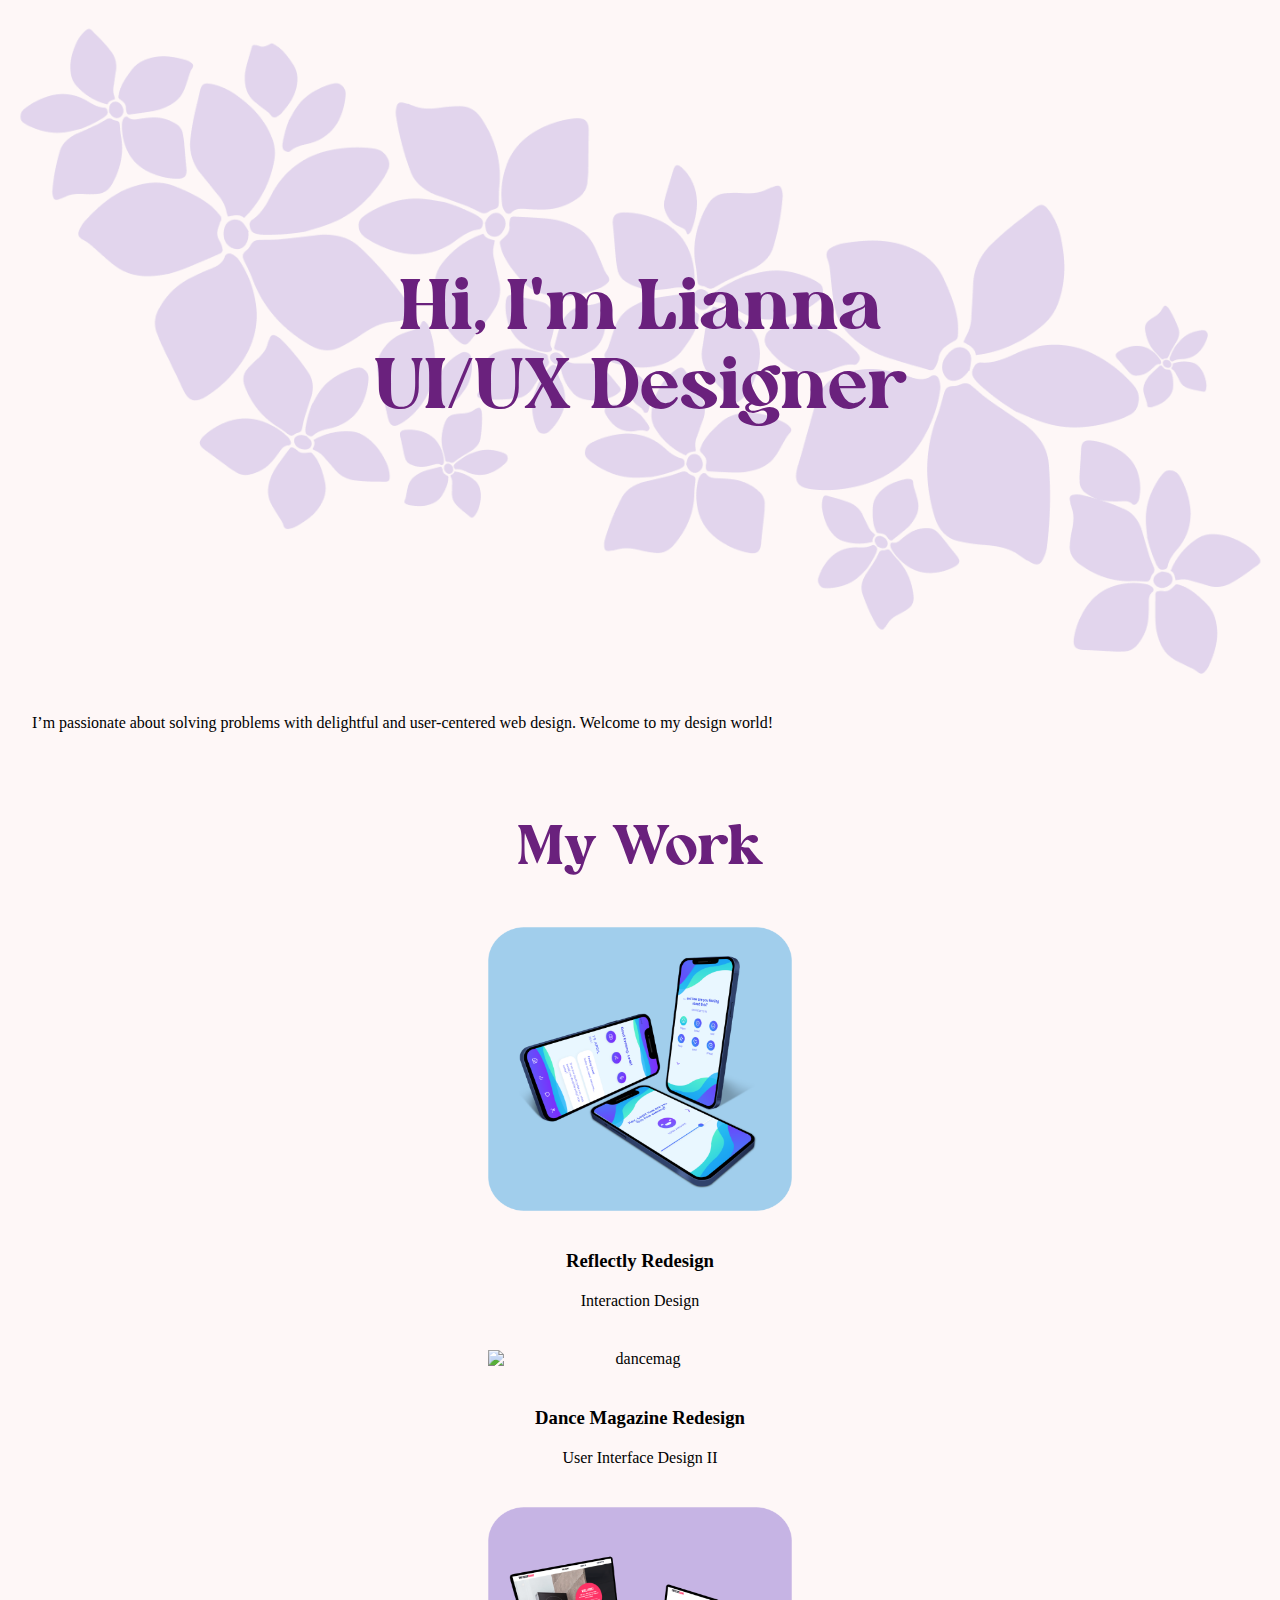
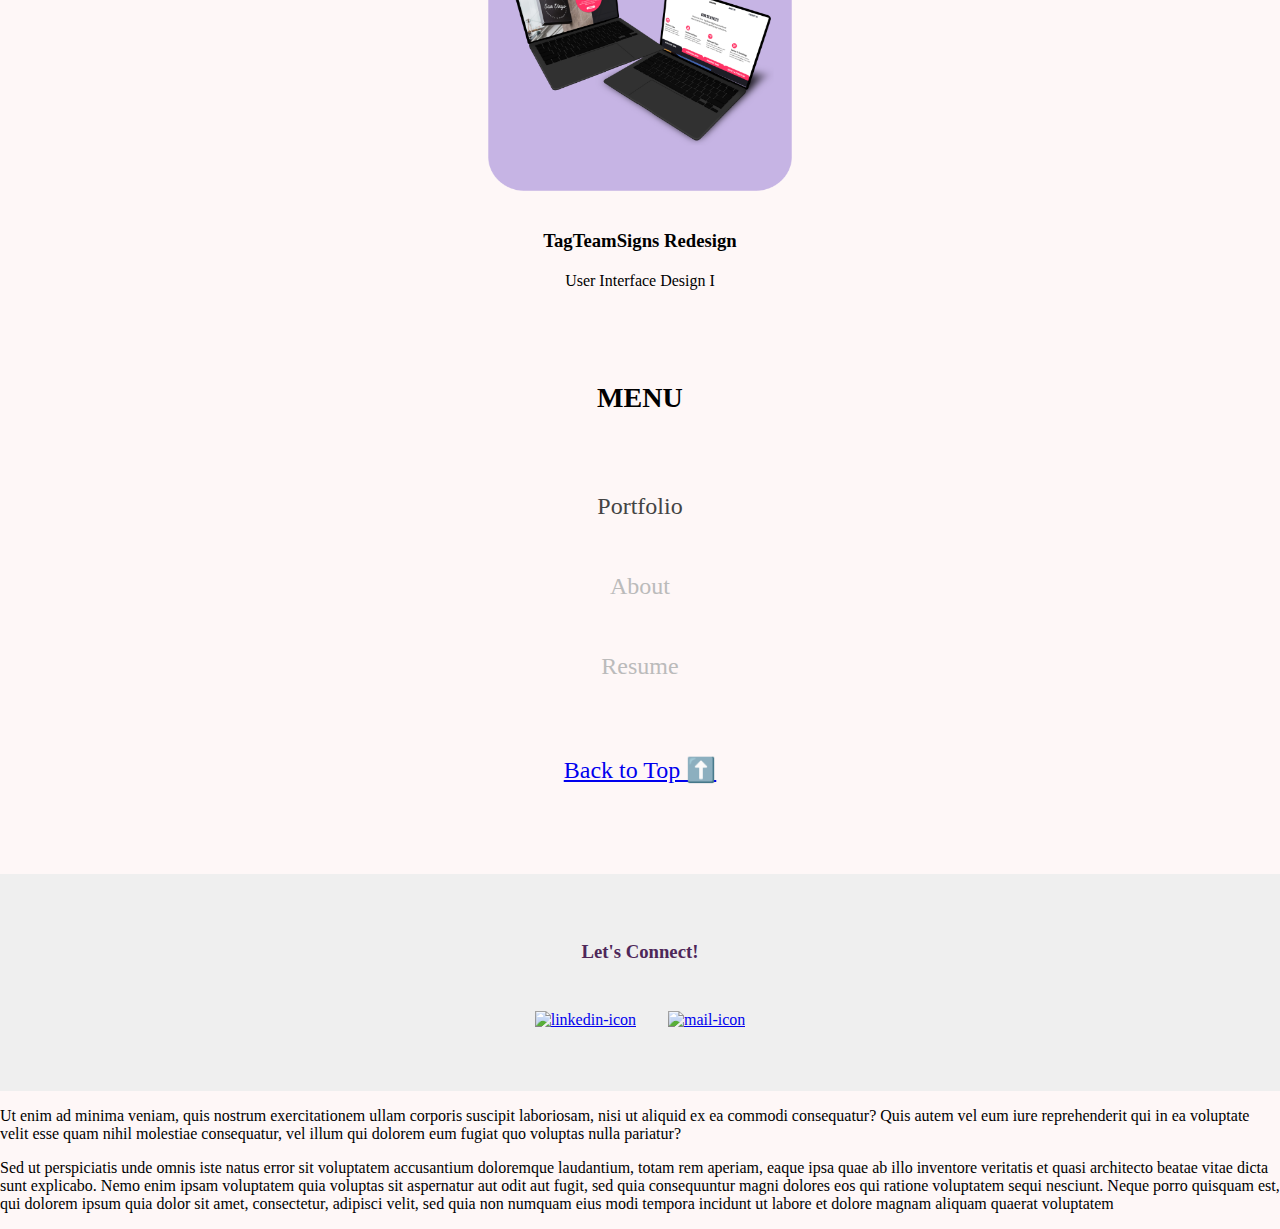
==== index.html @ d8410a16 "Fixed Hero Image" ====
<!DOCTYPE html>
<html lang="en">
<head>
    <meta charset="UTF-8">
    <meta http-equiv="X-UA-Compatible" content="IE=edge">
    <meta name="viewport" content="width=device-width, initial-scale=1.0">
    <title>Lianna Wang- Home</title>
    <link rel="stylesheet" href="style.css">
    <link rel="normalize" href="normalize.css">

</head>
<body>
    <div class="hero">
        <div class="hero-overlay">
          <h1>Hi, I'm Lianna <br> UI/UX Designer</h1>
        </div>
        <img src="pictures/bannerdesktop.png" alt="flowers" class="hero-image">
      </div>
      <div class="vl"></div>
      <div class="intro">
        <p>I’m passionate about solving problems with delightful and user-centered web design. Welcome to my design world! </p>
      </div>
      
      <!--Portfolio Starts-->
      <div class="work" id="portfolio">
        <h2>My Work</h2>
        <div class="reflectly">
          <a href="reflectly.html"><img src="pictures/reflectly.png" alt="reflectly"></a>
          <a href="reflectly.html"><h3>Reflectly Redesign</h3></a>
          <p>Interaction Design</p>
        </div>

        <div class="dancemag">
          <a href="dancemag.html"><img src="pictures/dancemag.png" alt="dancemag"></a> 
          <a href="dancemag.html"><h3>Dance Magazine Redesign</h3></a>
          <p>User Interface Design II</p>
        </div>

        <div class="tagteam">
          <a href="tagteam.html"><img src="pictures/tagteam.png" alt="tagteam"></a>
          <a href="tagteam.html"><h3>TagTeamSigns Redesign</h3></a>
          <p>User Interface Design I</p>
        </div>
      </div>
    </main>
    
    <!--Navigation- Switch to Hamburger next class-->
    <nav id="navigation">
      <h3>MENU</h3>
      <ul>
        <li><a href="#portfolio" class="active">Portfolio</a></li>
        <li><a href="about.html">About</a></li>
        <li><a href="resume.html">Resume</a></li>
      </ul>
      <p><a href="#top" >Back to Top ⬆️</a></p>
    </nav>
    
    <footer>
      <h3 class="contact">Let's Connect!</h3>
      <a href="https://www.linkedin.com/in/lianna-wang-20b5b3206"><img src="pictures/linkedin.png" alt="linkedin-icon"></a>
      <a href = "mailto: lmw364@drexel.edu"><img src="pictures/mail icon purp.png" alt="mail-icon"></a>
    </footer>
      <p>Ut enim ad minima veniam, quis nostrum exercitationem ullam corporis suscipit laboriosam, nisi ut aliquid ex ea commodi consequatur? Quis autem vel eum iure reprehenderit qui in ea voluptate velit esse quam nihil molestiae consequatur, vel illum qui dolorem eum fugiat quo voluptas nulla pariatur? </p>
      <p>Sed ut perspiciatis unde omnis iste natus error sit voluptatem accusantium doloremque laudantium, totam rem aperiam, eaque ipsa quae ab illo inventore veritatis et quasi architecto beatae vitae dicta sunt explicabo. Nemo enim ipsam voluptatem quia voluptas sit aspernatur aut odit aut fugit, sed quia consequuntur magni dolores eos qui ratione voluptatem sequi nesciunt. Neque porro quisquam est, qui dolorem ipsum quia dolor sit amet, consectetur, adipisci velit, sed quia non numquam eius modi tempora incidunt ut labore et dolore magnam aliquam quaerat voluptatem</p>
    <!--<div class="container">
        <img src="pictures/bannerdesktop.png" alt="flowers">
        <div class="centered"><h1>Hi, I'm Lianna<br>UI/UX Designer</h1></div>
    </div> -->
    
    
        
</body>
</html>
---- style.css ----
* {
  box-sizing: border-box;
}


/*.vl {
    border-left: 6px solid #6A217D;
  height: 500px;
  position: absolute;
  left: 50%;
  margin-left: -3px;
  top: 0;
}*/


body{
    background-color:#FEF7F7;
    margin:0;
    padding:0;
}
@font-face {
    font-family: 'Allenoire';
    src: url('fonts/Allenoire\ Font.otf');}

.hero {
    position: relative;
    
}

.hero-overlay {
 text-align: center;
 position: absolute;
 z-index: 0;
 width: 100%;

}
h1 {
    font-family: Allenoire, Georgia, 'Times New Roman', Times, serif;
   font-size: 5.6vw;
   transform: translateY(17.5vw);
   color: #6A217D;
   font-weight: 100;
 }
 h2{
    font-family: Allenoire, Georgia, 'Times New Roman', Times, serif;
    font-size: 4.4vw;
    color: #6A217D;
    font-weight: 75;
 }
.hero-image {
 display: block;
 z-index:-1;
 margin-left: auto;
 margin-right: auto;
 width: 100%;
}




/* POSITIONING */
header{
  position:relative;
}

.intro {
  padding: 0rem 2rem 1.5rem;
  width:100%;
}

li{
  display: list-item;
}

h3.contact{
  padding-bottom: 14px;
}


/* NAV BAR */

nav {
  flex: 1;
  text-align:center;
  width:100%;
  font-family: Sporting, Georgia, 'Times New Roman', Times, serif;
  font-size: 1.5rem;
  line-height: 5rem;
}

nav ul {
  list-style-type:none;
  margin-left: -40px;
}
  
nav ul li {
  display: inline-block;
  /*margin-right: 1.875rem;*/
  text-decoration: none;
  width:100%
}
  
nav ul li a {
  color: #bbb;
  font-weight: normal;
  text-decoration: none;
  width:100%;
}
  
nav ul li a:hover,
nav ul li a.active {
  color: #444;
}

.navbar {
  width:100%;
  display:flex;
  margin: 0rem auto;
  padding: 2rem 2rem 1rem;
}

#navigation {
  padding-bottom: 40px;
}

p.logo {
  margin: 0rem;
  font-size: 20px;
  padding:0rem;
  font-family: Sporting, Georgia, 'Times New Roman', Times, serif;
  color: black;
}
.navbar a{
  text-decoration: none;
}

.menu-icon{
  margin-top: 2px;
  height: 1.18rem;
  float:right;
}

/* WORK */
h1.work{
  padding-bottom: 1.25rem;
}

.work{
  text-align: center;
  width:100%;
}

.work p{
  padding-bottom: 2.5rem;
  width:100%;
  margin:0rem auto;
}

.work img{
  max-width: 19rem;
  max-height: 19rem;
  display: block;
  margin: 0rem auto;
  padding-bottom: 1.25rem;
  width:100%;
}

.work h3{
  padding-bottom: .1rem;
  width: 100%;
}


.work a {
  color:black;
  text-decoration: none;
}

.work a:visited { 
  text-decoration: none; 
  color: black; 
 }


/* INNER PAGES */
main.text{
  padding:0rem 2rem 2rem; 
}

.text ul li{
  font-family: Moderat, Georgia, serif;
  font-size: 1.125rem;
  line-height: 2rem;
  width:100%;
}

.text img{
  padding-bottom: 1.125rem;
}

/* FOOTER */
footer{
  text-align: center;
  width:100%;
  background-color: #EFEFEF;
  padding-top: 48px;
  padding-bottom: 48px;
  color: #4e2759;
}

footer img{
  height: 4.06rem;
  padding: .875rem;
  padding-top: .93rem;
}
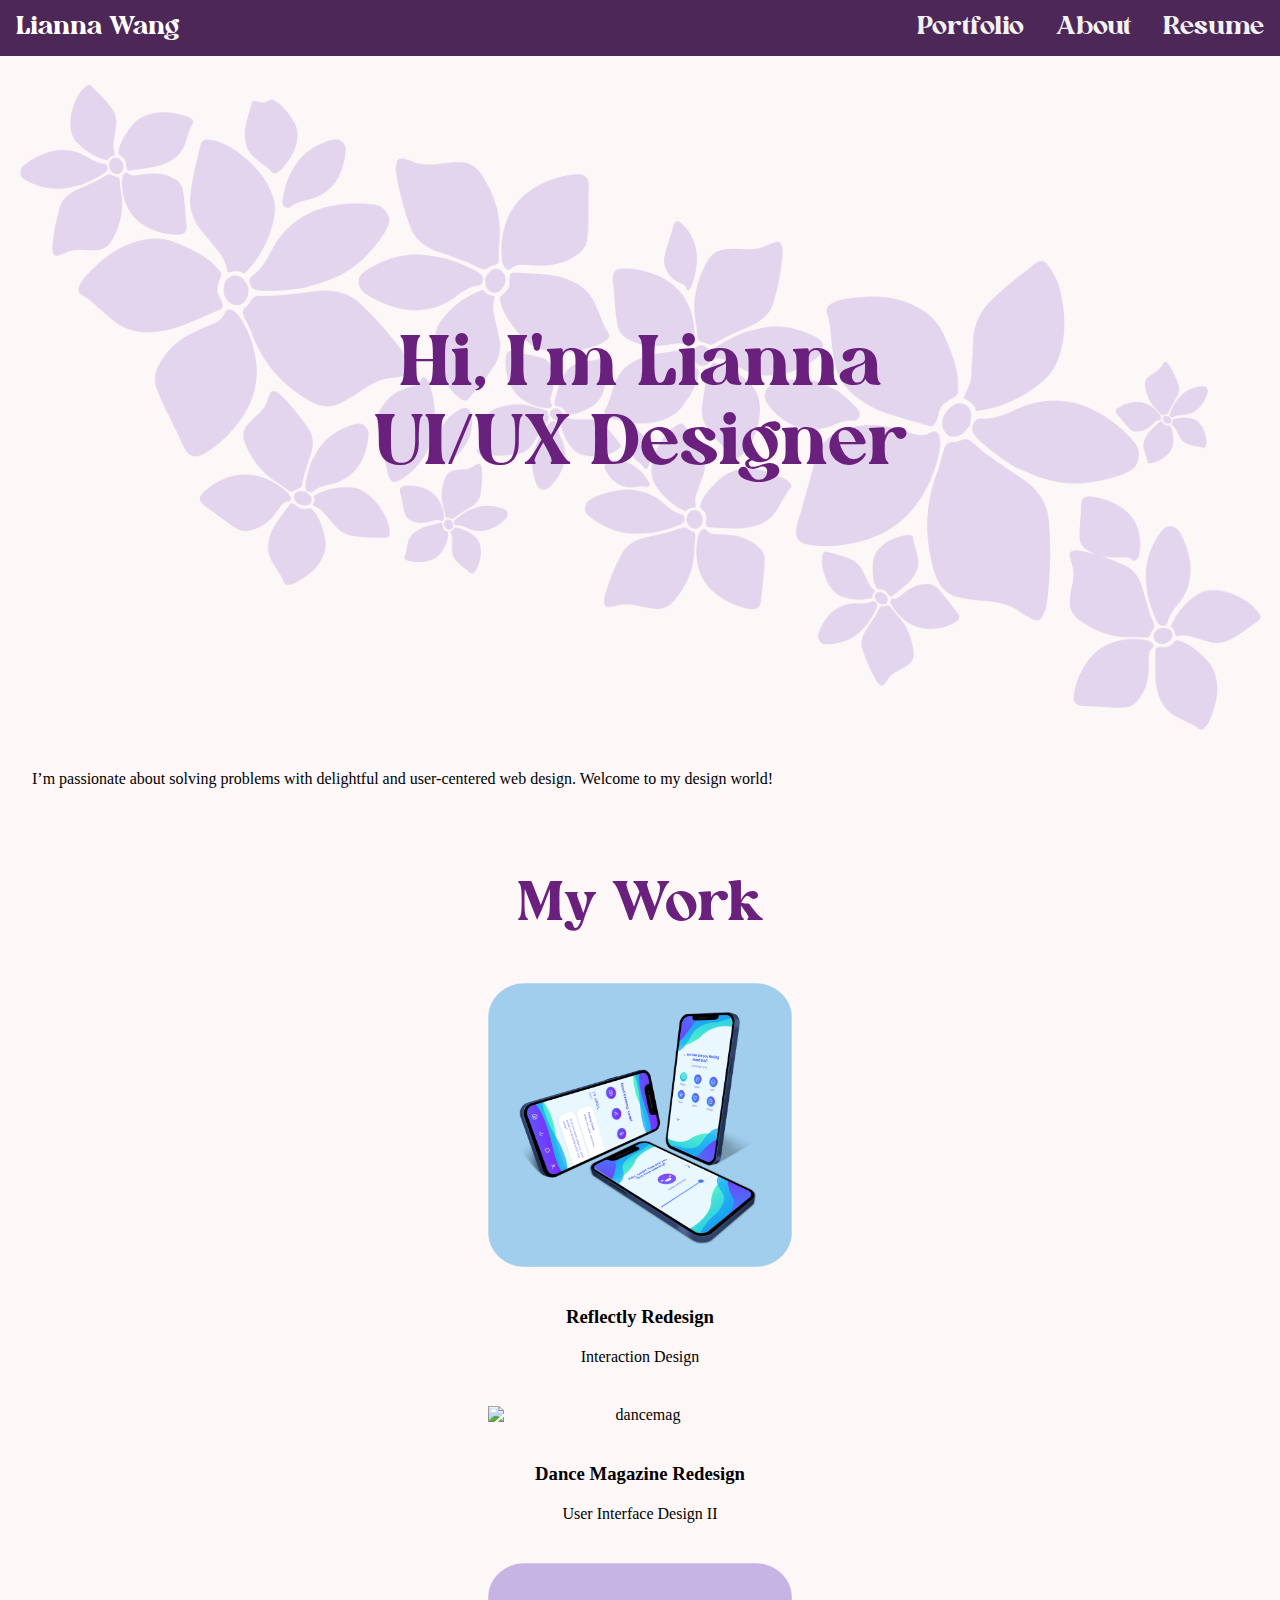
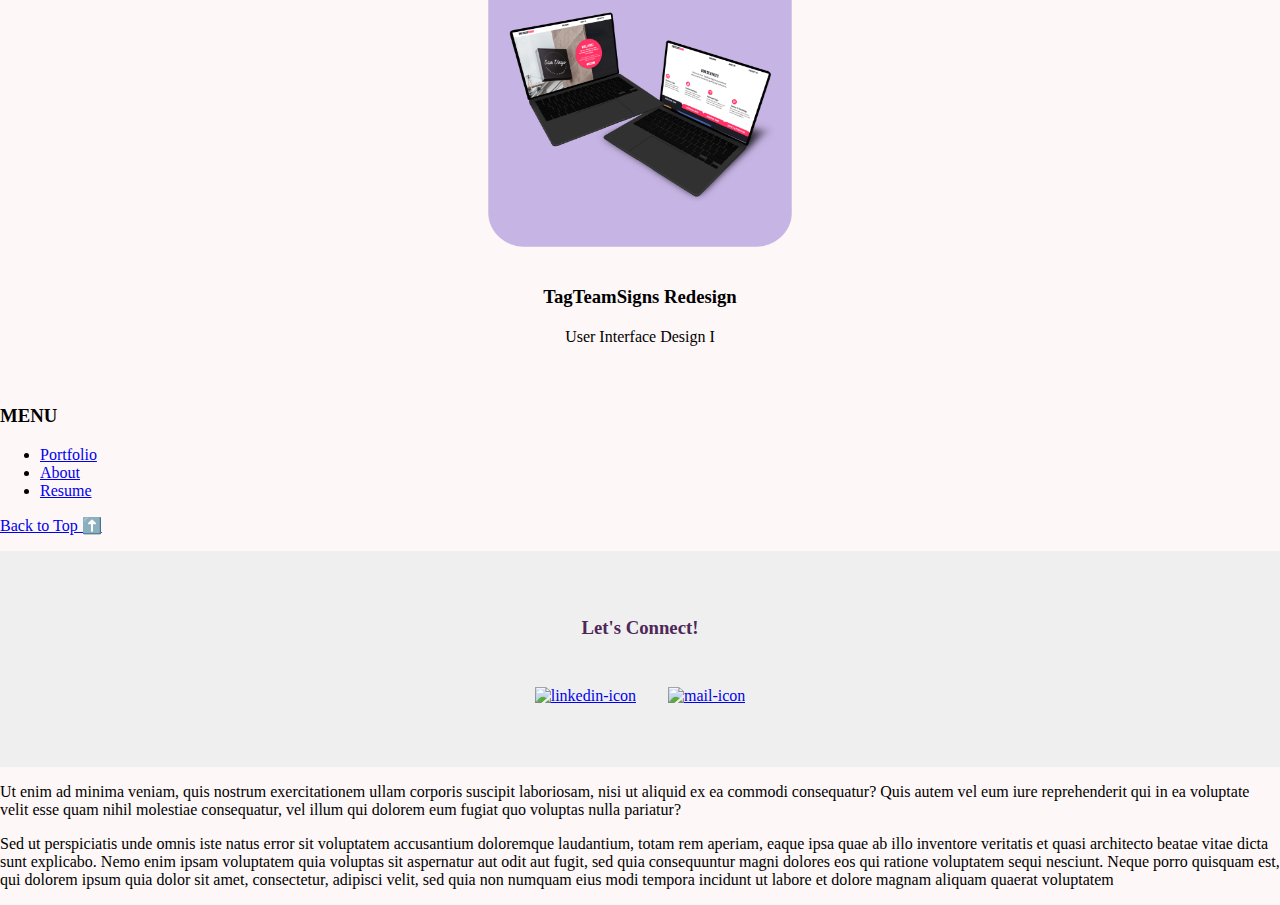
==== commit 3ed5c1ae: "added nav bar" ====
--- a/index.html
+++ b/index.html
@@ -7,8 +7,27 @@
     <title>Lianna Wang- Home</title>
     <link rel="stylesheet" href="style.css">
     <link rel="normalize" href="normalize.css">
+    <script src="https://ajax.googleapis.com/ajax/libs/jquery/3.5.1/jquery.min.js"></script>
+    <link rel="stylesheet" href="https://cdnjs.cloudflare.com/ajax/libs/font-awesome/4.7.0/css/font-awesome.min.css">
+</head>
 
-</head>
+<div class="topnav" id="myTopnav">
+    <a href="index.html" class="active">Lianna Wang</a>
+    <div class="nav-right">
+        <a href="index.html">Portfolio</a>
+        <a href="about.html">About</a>
+        <a href="resume.html">Resume</a> 
+    </div>
+    
+    <a href="javascript:void(0);" class="icon" onclick="myFunction()">
+      <i class="fa fa-bars"></i>
+    </a>
+  </div>
+
+  
+  <div style="padding-left:16px">
+  </div>
+  
 <body>
     <div class="hero">
         <div class="hero-overlay">
@@ -20,6 +39,8 @@
       <div class="intro">
         <p>I’m passionate about solving problems with delightful and user-centered web design. Welcome to my design world! </p>
       </div>
+
+    
       
       <!--Portfolio Starts-->
       <div class="work" id="portfolio">
@@ -54,6 +75,8 @@
       </ul>
       <p><a href="#top" >Back to Top ⬆️</a></p>
     </nav>
+
+    
     
     <footer>
       <h3 class="contact">Let's Connect!</h3>
@@ -68,6 +91,6 @@
     </div> -->
     
     
-        
+    <script src="script.js"></script>
 </body>
-</html>+</html>
--- a/style.css
+++ b/style.css
@@ -1,225 +1,236 @@
 * {
-  box-sizing: border-box;
-}
+    box-sizing: border-box;
+  }
+  
+  
+  /*.vl {
+      border-left: 6px solid #6A217D;
+    height: 500px;
+    position: absolute;
+    left: 50%;
+    margin-left: -3px;
+    top: 0;
+  }*/
+  
+  
+  body{
+      background-color:#FEF7F7;
+      margin:0;
+      padding:0;
+  }
+  @font-face {
+      font-family: 'Allenoire';
+      src: url('fonts/Allenoire\ Font.otf');}
+  
+  .hero {
+      position: relative;
+      
+  }
+  
+  .hero-overlay {
+   text-align: center;
+   position: absolute;
+   z-index: 0;
+   width: 100%;
+  
+  }
+  h1 {
+      font-family: Allenoire, Georgia, 'Times New Roman', Times, serif;
+     font-size: 5.6vw;
+     transform: translateY(17.5vw);
+     color: #6A217D;
+     font-weight: 100;
+   }
+   h2{
+      font-family: Allenoire, Georgia, 'Times New Roman', Times, serif;
+      font-size: 4.4vw;
+      color: #6A217D;
+      font-weight: 75;
+   }
+  .hero-image {
+   display: block;
+   z-index:-1;
+   margin-left: auto;
+   margin-right: auto;
+   width: 100%;
+  }
+  
+  
+  
+  
+  /* POSITIONING */
+  header{
+    position:relative;
+  }
+  
+  .intro {
+    padding: 0rem 2rem 1.5rem;
+    width:100%;
+  }
+  
+  li{
+    display: list-item;
+  }
+  
+  h3.contact{
+    padding-bottom: 14px;
+  }
+  
+  
+  
+  p.logo {
+    margin: 0rem;
+    font-size: 20px;
+    padding:0rem;
+    font-family: Sporting, Georgia, 'Times New Roman', Times, serif;
+    color: black;
+  }
+  .navbar a{
+    text-decoration: none;
+  }
+  
+  .menu-icon{
+    margin-top: 2px;
+    height: 1.18rem;
+    float:right;
+  }
+  
+  /* WORK */
+  h1.work{
+    padding-bottom: 1.25rem;
+  }
+  
+  .work{
+    text-align: center;
+    width:100%;
+  }
+  
+  .work p{
+    padding-bottom: 2.5rem;
+    width:100%;
+    margin:0rem auto;
+  }
+  
+  .work img{
+    max-width: 19rem;
+    max-height: 19rem;
+    display: block;
+    margin: 0rem auto;
+    padding-bottom: 1.25rem;
+    width:100%;
+  }
+  
+  .work h3{
+    padding-bottom: .1rem;
+    width: 100%;
+  }
+  
+  
+  .work a {
+    color:black;
+    text-decoration: none;
+  }
+  
+  .work a:visited { 
+    text-decoration: none; 
+    color: black; 
+   }
+  
+  
+  /* INNER PAGES */
+  main.text{
+    padding:0rem 2rem 2rem; 
+  }
+  
+  .text ul li{
+    font-family: Moderat, Georgia, serif;
+    font-size: 1.125rem;
+    line-height: 2rem;
+    width:100%;
+  }
+  
+  .text img{
+    padding-bottom: 1.125rem;
+  }
+  
+  /* FOOTER */
+  footer{
+    text-align: center;
+    width:100%;
+    background-color: #EFEFEF;
+    padding-top: 48px;
+    padding-bottom: 48px;
+    color: #4e2759;
+  }
+  
+  footer img{
+    height: 4.06rem;
+    padding: .875rem;
+    padding-top: .93rem;
+  }
+  
+  .topnav {
+    overflow: hidden;
+    background-color: #4e2759;
+    font-family: Allenoire, Georgia, 'Times New Roman', Times, serif;
+    font-weight: 50;
+  }
+  
+  .topnav a {
+    float: left;
+    display: block;
+    color: #f2f2f2;
+    text-align: center;
+    padding: 14px 16px;
+    text-decoration: none;
+    font-size: 2vw;
+  }
+  
+  .topnav a:hover {
+    background-color: #ddd;
+    color: black;
+  }
+  
+  .topnav a.active {
+    background-color: #4e2759;
+    color: white;
+  }
+  
+  .topnav .icon {
+    display: none;
+  }
+  
+  @media screen and (max-width: 600px) {
+    .topnav a:not(:first-child) {display: none;}
+    .topnav a.icon {
+      float: right;
+      display: block;
+    }
+    .topnav a {
+        font-size: 20px;
+    }
+  }
+  
+  @media screen and (max-width: 600px) {
+    .topnav.responsive {position: relative;}
+    .topnav.responsive .icon {
+      position: absolute;
+      right: 0;
+      top: 0;
+    }
+    .topnav.responsive a {
+      float: none;
+      display: block;
+      text-align: left;
+    }
+  }
 
-
-/*.vl {
-    border-left: 6px solid #6A217D;
-  height: 500px;
-  position: absolute;
-  left: 50%;
-  margin-left: -3px;
-  top: 0;
-}*/
-
-
-body{
-    background-color:#FEF7F7;
-    margin:0;
-    padding:0;
-}
-@font-face {
-    font-family: 'Allenoire';
-    src: url('fonts/Allenoire\ Font.otf');}
-
-.hero {
-    position: relative;
-    
-}
-
-.hero-overlay {
- text-align: center;
- position: absolute;
- z-index: 0;
- width: 100%;
-
-}
-h1 {
-    font-family: Allenoire, Georgia, 'Times New Roman', Times, serif;
-   font-size: 5.6vw;
-   transform: translateY(17.5vw);
-   color: #6A217D;
-   font-weight: 100;
- }
- h2{
-    font-family: Allenoire, Georgia, 'Times New Roman', Times, serif;
-    font-size: 4.4vw;
-    color: #6A217D;
-    font-weight: 75;
- }
-.hero-image {
- display: block;
- z-index:-1;
- margin-left: auto;
- margin-right: auto;
- width: 100%;
-}
-
-
-
-
-/* POSITIONING */
-header{
-  position:relative;
-}
-
-.intro {
-  padding: 0rem 2rem 1.5rem;
-  width:100%;
-}
-
-li{
-  display: list-item;
-}
-
-h3.contact{
-  padding-bottom: 14px;
-}
-
-
-/* NAV BAR */
-
-nav {
-  flex: 1;
-  text-align:center;
-  width:100%;
-  font-family: Sporting, Georgia, 'Times New Roman', Times, serif;
-  font-size: 1.5rem;
-  line-height: 5rem;
-}
-
-nav ul {
-  list-style-type:none;
-  margin-left: -40px;
-}
-  
-nav ul li {
-  display: inline-block;
-  /*margin-right: 1.875rem;*/
-  text-decoration: none;
-  width:100%
-}
-  
-nav ul li a {
-  color: #bbb;
-  font-weight: normal;
-  text-decoration: none;
-  width:100%;
-}
-  
-nav ul li a:hover,
-nav ul li a.active {
-  color: #444;
-}
-
-.navbar {
-  width:100%;
-  display:flex;
-  margin: 0rem auto;
-  padding: 2rem 2rem 1rem;
-}
-
-#navigation {
-  padding-bottom: 40px;
-}
-
-p.logo {
-  margin: 0rem;
-  font-size: 20px;
-  padding:0rem;
-  font-family: Sporting, Georgia, 'Times New Roman', Times, serif;
-  color: black;
-}
-.navbar a{
-  text-decoration: none;
-}
-
-.menu-icon{
-  margin-top: 2px;
-  height: 1.18rem;
-  float:right;
-}
-
-/* WORK */
-h1.work{
-  padding-bottom: 1.25rem;
-}
-
-.work{
-  text-align: center;
-  width:100%;
-}
-
-.work p{
-  padding-bottom: 2.5rem;
-  width:100%;
-  margin:0rem auto;
-}
-
-.work img{
-  max-width: 19rem;
-  max-height: 19rem;
-  display: block;
-  margin: 0rem auto;
-  padding-bottom: 1.25rem;
-  width:100%;
-}
-
-.work h3{
-  padding-bottom: .1rem;
-  width: 100%;
-}
-
-
-.work a {
-  color:black;
-  text-decoration: none;
-}
-
-.work a:visited { 
-  text-decoration: none; 
-  color: black; 
- }
-
-
-/* INNER PAGES */
-main.text{
-  padding:0rem 2rem 2rem; 
-}
-
-.text ul li{
-  font-family: Moderat, Georgia, serif;
-  font-size: 1.125rem;
-  line-height: 2rem;
-  width:100%;
-}
-
-.text img{
-  padding-bottom: 1.125rem;
-}
-
-/* FOOTER */
-footer{
-  text-align: center;
-  width:100%;
-  background-color: #EFEFEF;
-  padding-top: 48px;
-  padding-bottom: 48px;
-  color: #4e2759;
-}
-
-footer img{
-  height: 4.06rem;
-  padding: .875rem;
-  padding-top: .93rem;
-}
-
-
-
-
-
-
-
-
-
-
+  .sticky {
+    position: fixed;
+    top: 0;
+    width: 100%;
+  }
+ 
+  .nav-right {
+      float: right;
+  }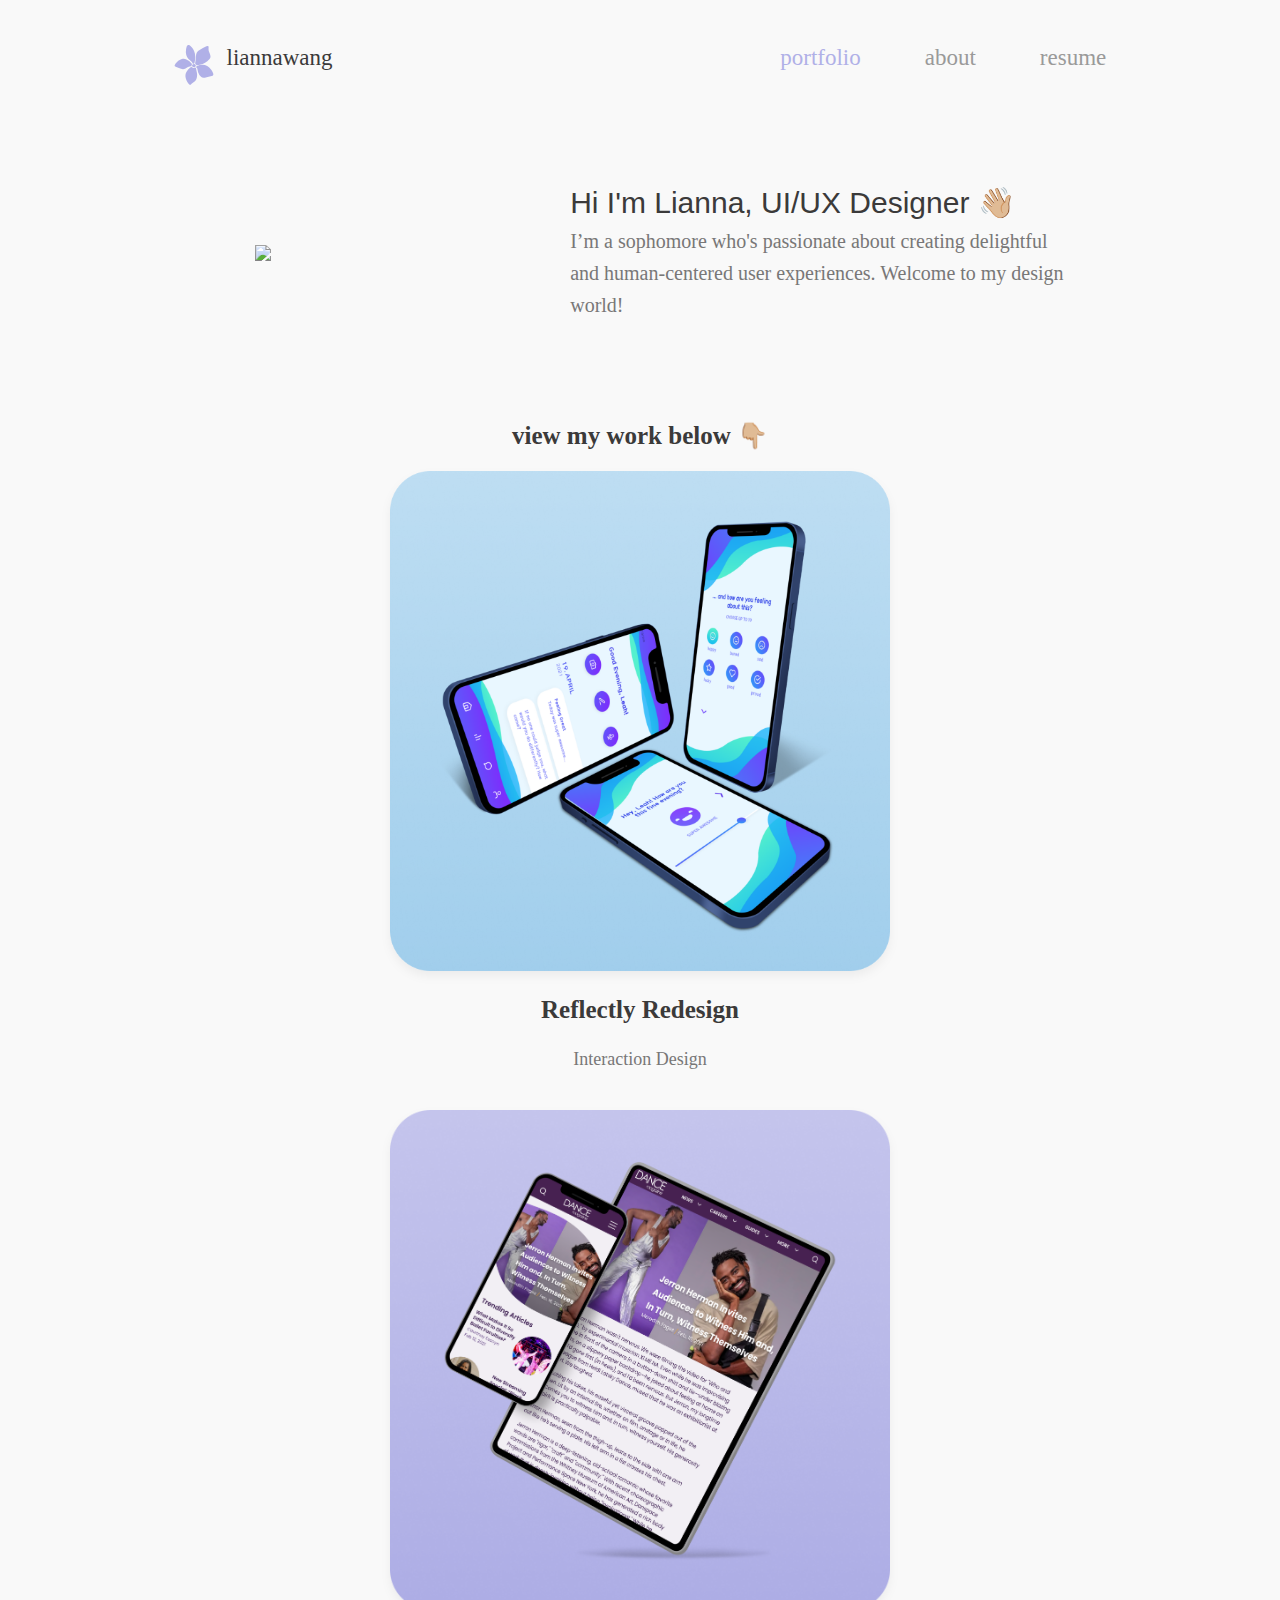
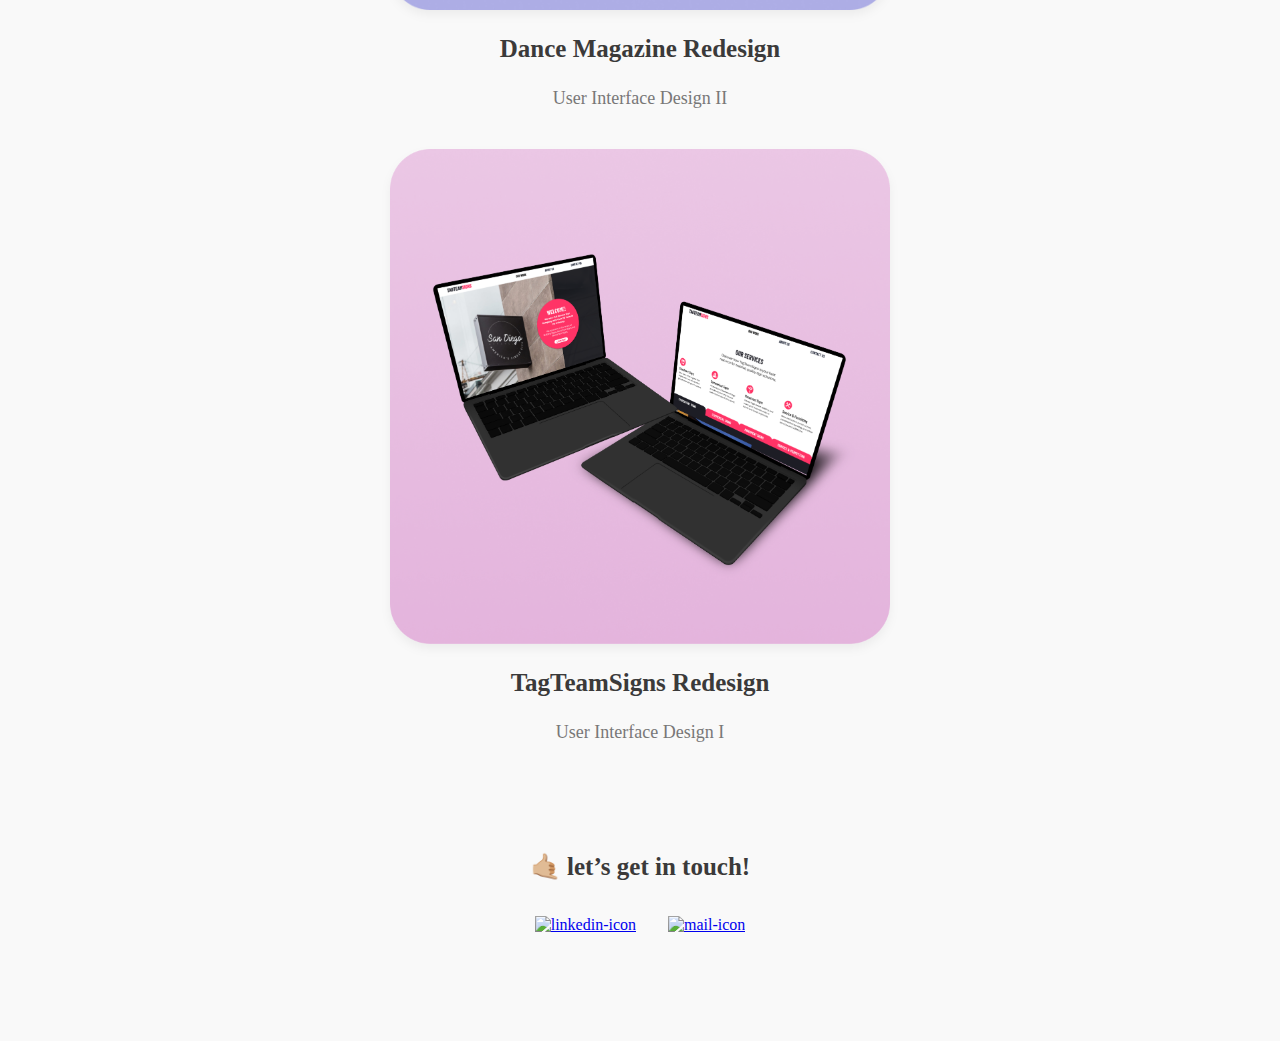
==== commit 283c3f6c: "added pictures and inner page format" ====
--- a/index.html
+++ b/index.html
@@ -4,47 +4,46 @@
     <meta charset="UTF-8">
     <meta http-equiv="X-UA-Compatible" content="IE=edge">
     <meta name="viewport" content="width=device-width, initial-scale=1.0">
-    <title>Lianna Wang- Home</title>
+    <title>Lianna Wang</title>
     <link rel="stylesheet" href="style.css">
     <link rel="normalize" href="normalize.css">
     <script src="https://ajax.googleapis.com/ajax/libs/jquery/3.5.1/jquery.min.js"></script>
-    <link rel="stylesheet" href="https://cdnjs.cloudflare.com/ajax/libs/font-awesome/4.7.0/css/font-awesome.min.css">
+    <link rel="icon" href="pictures/purpleflower.svg">
 </head>
 
-<div class="topnav" id="myTopnav">
-    <a href="index.html" class="active">Lianna Wang</a>
-    <div class="nav-right">
-        <a href="index.html">Portfolio</a>
-        <a href="about.html">About</a>
-        <a href="resume.html">Resume</a> 
-    </div>
-    
-    <a href="javascript:void(0);" class="icon" onclick="myFunction()">
-      <i class="fa fa-bars"></i>
-    </a>
-  </div>
 
   
-  <div style="padding-left:16px">
-  </div>
+<body>
+  <nav id="nav" class="nav">
+   <img src="pictures/menu.png" class="icon" onclick="menuClick()">
+     <a href="index.html" class="logo">
+       <svg xmlns="http://www.w3.org/2000/svg" class="purple" viewBox="0 0 100.29 103.47"><defs></defs><g id="Layer_2" data-name="Layer 2"><g id="Layer_1-2" data-name="Layer 1"><path class="cls-1" d="M88,6.5c-.1,1.12-.22,2.24-.31,3.36-.25,3.48.82,6.65,2.14,9.81a50.81,50.81,0,0,1,2.77,8c.83,3.57-.44,6.71-2.87,9.41-6.59,7.33-14.55,12.2-24.39,13.79-2.22.36-4.39,1-6.58,1.54-1.57.38-2.18.08-3-1.35a5.43,5.43,0,0,0-1.36-1.64,3,3,0,0,1-1.19-3.15c.34-2.12.84-4.23,1.06-6.36.42-3.9.7-7.82,1-11.73a21.09,21.09,0,0,1,2-8A14,14,0,0,1,61.5,15,113,113,0,0,1,82.19,3.18a10.15,10.15,0,0,1,3.38-.65c1.53-.08,2.19.61,2.3,2.12,0,.61,0,1.23,0,1.84Z"/><path class="cls-1" d="M71.27,51.35c9.77-.13,17.12,4.38,22.87,11.92A38.24,38.24,0,0,1,99.6,73c1.58,4.21.49,6.08-3.84,7.1C90.61,81.27,85.52,82.69,80.4,84c-1.36.34-2.75.52-4.12.79a8.76,8.76,0,0,1-7.27-2,23.46,23.46,0,0,1-8-11.89,75.91,75.91,0,0,1-1.8-7.76c-.41-2-1-3.81-3-4.88A1.6,1.6,0,0,1,55.94,56,6.24,6.24,0,0,1,58.23,54,33.37,33.37,0,0,1,71.27,51.35Z"/><path class="cls-1" d="M58.2,77.14c0,5.71-.78,10.54-4,14.62a21.8,21.8,0,0,1-3.53,3.39c-2.23,1.8-4.58,3.46-6.83,5.23a13.78,13.78,0,0,0-2,2.06c-.85,1-1.83,1.38-3,.63a10.86,10.86,0,0,1-2.79-2.52c-3.84-5.29-7.1-10.82-7.88-17.53C27.7,78.14,28.19,73.6,31,69.4c2.54-3.8,5.19-7.47,8.82-10.31a26.82,26.82,0,0,1,3.23-1.94,1.49,1.49,0,0,1,1.71.15,19.78,19.78,0,0,0,2.56,1.51,4.58,4.58,0,0,0,3.85.09,7.71,7.71,0,0,1,2.95-.37c.37,0,.93.65,1,1.08.93,4.27,1.84,8.54,2.63,12.83A41.26,41.26,0,0,1,58.2,77.14Z"/><path class="cls-1" d="M45.2,49.65c-1.71,1.37-1.4,3.23-1.46,5.09a14,14,0,0,1-1.81.17,11.6,11.6,0,0,0-5.74,1.66c-2.63,1.38-5.29,2.7-7.88,4.14a14.74,14.74,0,0,1-11.72,1A68.45,68.45,0,0,1,9.33,59C7.1,58.06,5,56.94,2.72,56c-3-1.26-3.3-2-2-5a21.42,21.42,0,0,1,5.49-7.2c4.28-3.91,9.06-6.9,14.86-8a13.54,13.54,0,0,1,8,.74A34.44,34.44,0,0,1,44.42,48.49C44.68,48.85,44.91,49.22,45.2,49.65Z"/><path class="cls-1" d="M53.47,31a75.37,75.37,0,0,1-1.71,13.75c-.1.4-.23.79-.36,1.17-.72,2.06-1.49,2.64-3.65,2.49a2,2,0,0,1-1.38-1c-1.36-3.35-3.92-5.58-6.66-7.75A27,27,0,0,1,29.22,20.1,41.32,41.32,0,0,1,31.09,4.84C31.72,2.7,32.8.91,35.19.25a3.91,3.91,0,0,1,3.44.3,19.68,19.68,0,0,1,3,2.41C47,8.29,51,14.42,52.39,21.94,53,24.91,53.12,28,53.47,31Z"/><path class="cls-1" d="M50,49.27c.24,0,.47,0,.71.08,2.51.41,4.25,2.22,4.06,4.22a4.53,4.53,0,0,1-5,3.73,6.84,6.84,0,0,1-2.62-.73,3.56,3.56,0,0,1-.34-6.27,16.26,16.26,0,0,1,3.07-1.23Z"/></g></g></svg>
+       liannawang
+      </a>
+   
+    <div class="nav-right">
+        <a href="index.html" class="purple active">portfolio</a>
+        <a href="about.html">about</a>
+        <a href="resume.html">resume</a> 
+  </nav>
   
-<body>
-    <div class="hero">
-        <div class="hero-overlay">
-          <h1>Hi, I'm Lianna <br> UI/UX Designer</h1>
-        </div>
-        <img src="pictures/bannerdesktop.png" alt="flowers" class="hero-image">
-      </div>
-      <div class="vl"></div>
-      <div class="intro">
-        <p>I’m passionate about solving problems with delightful and user-centered web design. Welcome to my design world! </p>
-      </div>
-
+       
+  <div class="intro">
+    <div class="img">
+        <img class="profilepic" src="pictures/mesat.png">
+    </div>
+    <div class="text">
+        <h1>Hi I'm Lianna,<br class="mobile-break"> UI/UX Designer 👋🏼</h1>
+        <p>I’m a sophomore who's passionate about creating delightful and human-centered user experiences. <br class="mobile-break">Welcome to my design world!
+        </p>
+    </div>
+</div>
+  
     
       
       <!--Portfolio Starts-->
       <div class="work" id="portfolio">
-        <h2>My Work</h2>
+        <h2>view my work below 👇🏼</h2>
         <div class="reflectly">
           <a href="reflectly.html"><img src="pictures/reflectly.png" alt="reflectly"></a>
           <a href="reflectly.html"><h3>Reflectly Redesign</h3></a>
@@ -52,7 +51,7 @@
         </div>
 
         <div class="dancemag">
-          <a href="dancemag.html"><img src="pictures/dancemag.png" alt="dancemag"></a> 
+          <a href="dancemag.html"><img src="pictures/dance mag.png" alt="dancemag"></a> 
           <a href="dancemag.html"><h3>Dance Magazine Redesign</h3></a>
           <p>User Interface Design II</p>
         </div>
@@ -65,30 +64,14 @@
       </div>
     </main>
     
-    <!--Navigation- Switch to Hamburger next class-->
-    <nav id="navigation">
-      <h3>MENU</h3>
-      <ul>
-        <li><a href="#portfolio" class="active">Portfolio</a></li>
-        <li><a href="about.html">About</a></li>
-        <li><a href="resume.html">Resume</a></li>
-      </ul>
-      <p><a href="#top" >Back to Top ⬆️</a></p>
-    </nav>
-
     
     
     <footer>
-      <h3 class="contact">Let's Connect!</h3>
+      <h2 class="contact">🤙🏼  let’s get in touch!</h2>
       <a href="https://www.linkedin.com/in/lianna-wang-20b5b3206"><img src="pictures/linkedin.png" alt="linkedin-icon"></a>
       <a href = "mailto: lmw364@drexel.edu"><img src="pictures/mail icon purp.png" alt="mail-icon"></a>
     </footer>
-      <p>Ut enim ad minima veniam, quis nostrum exercitationem ullam corporis suscipit laboriosam, nisi ut aliquid ex ea commodi consequatur? Quis autem vel eum iure reprehenderit qui in ea voluptate velit esse quam nihil molestiae consequatur, vel illum qui dolorem eum fugiat quo voluptas nulla pariatur? </p>
-      <p>Sed ut perspiciatis unde omnis iste natus error sit voluptatem accusantium doloremque laudantium, totam rem aperiam, eaque ipsa quae ab illo inventore veritatis et quasi architecto beatae vitae dicta sunt explicabo. Nemo enim ipsam voluptatem quia voluptas sit aspernatur aut odit aut fugit, sed quia consequuntur magni dolores eos qui ratione voluptatem sequi nesciunt. Neque porro quisquam est, qui dolorem ipsum quia dolor sit amet, consectetur, adipisci velit, sed quia non numquam eius modi tempora incidunt ut labore et dolore magnam aliquam quaerat voluptatem</p>
-    <!--<div class="container">
-        <img src="pictures/bannerdesktop.png" alt="flowers">
-        <div class="centered"><h1>Hi, I'm Lianna<br>UI/UX Designer</h1></div>
-    </div> -->
+     
     
     
     <script src="script.js"></script>
--- a/style.css
+++ b/style.css
@@ -3,234 +3,386 @@
   }
   
   
-  /*.vl {
-      border-left: 6px solid #6A217D;
-    height: 500px;
+  
+  body{
+    background-color: #f9f9f9;
+      /* background-color: #f8f8f8; */
+      margin:0px;
+      padding: 45px 11.7vw;
+      /* text-align: center; */
+      
+  }
+@font-face {
+  font-family: 'PoppinsBold';
+  src: url('fonts/Poppins-Bold.ttf');}
+
+@font-face {
+  font-family: 'PoppinsMedium';
+  src: url('fonts/Poppins-Medium.ttf');}
+
+@font-face {
+  font-family: 'Poppins';
+  src: url('fonts/Poppins-Regular.ttf');}
+@font-face {
+  font-family: 'PoppinsSemiBold';
+  src: url('fonts/Poppins-SemiBold.ttf');}
+
+  .mobile-break{
+    display: none;
+  }
+
+
+h1 {
+    font-family: PoppinsBold, Arial, Helvetica, sans-serif;
+    font-size: 30px;
+    color: #3B3A3A;
+    font-weight: 100;
+    margin: 0px;
+  }
+
+
+
+  
+  h2{
+    font-family: PoppinsSemiBold;
+    font-size: 25px;
+    color: #3B3A3A;
+  }
+
+
+.nav-right a {
+  font-family: PoppinsMedium;
+  color: #9A9A99;
+  padding-left:32px;
+}
+
+.nav-right a:not(:last-child) {padding: 0px 32px;}
+
+
+
+
+
+
+
+
+
+
+
+
+/* WORK */
+h1.work{
+  padding-bottom: 1.25rem;
+}
+
+.work{
+  text-align: center;
+  width:100%;
+}
+
+.work p{
+  padding-bottom: 2.5rem;
+  width:100%;
+  margin:0rem auto;
+}
+
+.work img{
+  max-width: 500px;
+  display: block;
+  margin: 0rem auto;
+  width:100%;
+  -webkit-filter: drop-shadow( 0px 5px 5px rgba(0, 0, 0, 0.05));
+  filter: drop-shadow( 0px 5px 5px  rgba(0, 0, 0, 0.05)) 
+}
+
+.work h3{
+  width: 100%;
+}
+
+
+.work a {
+  color:black;
+  text-decoration: none;
+}
+
+.work a:visited { 
+  text-decoration: none; 
+  color: black; 
+  }
+
+
+/* INNER PAGES */
+main.text{
+  /* padding:100px 240px 0rem 0rem;  */
+  margin: auto 2rem;
+  margin: 0 auto;
+  margin-top:100px;
+  max-width: 850px;
+  /* margin-left:200px; */
+}
+
+.text ul li{
+  font-family: Poppins, Georgia, serif;
+  font-size: 1.125rem;
+  line-height: 2rem;
+  width:100%;
+}
+
+.text img{
+  /* width: 100px; */
+  padding-bottom: 1.125rem;
+}
+
+/* FOOTER */
+footer{
+  text-align: center;
+  width:100%;
+  padding-top: 48px;
+  padding-bottom: 48px;
+  color: #4e2759;
+}
+
+footer img{
+  height: 4.06rem;
+  padding: .875rem;
+  padding-top: .93rem;
+}
+
+nav {
+  overflow: hidden;
+  padding: 0px 24px;
+}
+
+nav a {
+  float: left;
+  display: block;
+  color: #9A9A99;
+  text-align: center;
+  text-decoration: none;
+  font-size: 23px;
+  align-items: center;
+}
+
+
+
+nav a.active {font-family: PoppinsBold;}
+
+nav a.blue{color: #A1CEEC;}
+nav a.purple{color: #B0B0E7;}
+nav a.green{color: #CFD248;}
+nav a.pink{color: #E4B4DC;}
+
+nav a:hover {color: #7B61FF;}
+svg.blue{fill: #A1CEEC;}
+svg.purple{fill: #B0B0E7;}
+svg.green{fill: #CFD248;}
+svg.pink{fill: #E4B4DC;}
+
+svg{
+  width: 40px;
+  height: 40px;
+  float: left;
+  /* fill: #B0B0E7; */
+  margin-right:.8rem;
+}
+
+
+
+nav .icon {
+  display: none;
+}
+
+
+.nav-right {
+    float: right;
+}
+p{
+    font-family: 'Poppins';
+    color: #787777;
+}
+
+h3{
+    font-family: 'PoppinsSemiBold';
+    color: #3B3A3A;
+    font-size: 25px;
+}
+
+a.logo{
+  font-family: PoppinsBold;
+  color: #3B3A3A;
+}
+.intro {
+  display: flex;
+  flex-direction: row;
+  justify-content: center;
+  align-content: center;
+  margin:100px auto;
+}
+
+.intro p{
+  line-height: 32px;
+  margin-top:5px;
+  font-size: 20px;
+}
+
+.intro h1{
+  white-space: nowrap;
+}
+
+.profilepic {
+  display: flex;
+  width: 200px;
+  align-items: center;
+  margin:auto;
+}
+
+.intro .text {
+  margin: auto 2rem;
+  max-width: 506px;
+}
+
+p{
+  font-size: 18px;
+  margin: 0px;
+}
+.img {
+  margin: auto 6.5vw;
+}
+
+/* media queries */
+@media screen and (max-width: 863px) {
+  body{
+    padding: 45px 3.8vw;  
+  }
+  nav {
+    overflow: hidden;
+    padding: 0px 15px;
+  }
+  .intro {
+    display: block;
+    margin:80px auto;
+    max-width: 625px;
+    text-align: center;
+  }
+  .intro img {
+    width:180px;
+    margin-bottom: 45px;
+  }
+  .intro p{
+    font-size: 18px;
+    margin-top: 10px;
+    margin-left: auto;
+    margin-right: auto;
+  }
+  .intro .text {
+    margin: auto;
+    max-width: 506px;
+  }
+  .nav-right a {
+    padding-left:16px;
+  }
+  
+  .nav-right a:not(:last-child) {padding: 0px 16px;}
+  
+  
+}
+
+
+@media screen and (max-width: 645px) {
+  /* nav a:first-child {display: none;} */
+  .nav-right a {
+    display: none;
+  }
+  nav .icon {
+    height:20px;
+    float: right;
+    display: block;
+    margin: 5px 0px;
+  }
+  nav.responsive {position: relative;}
+  nav.responsive .icon {
     position: absolute;
-    left: 50%;
-    margin-left: -3px;
+    right: 0;
     top: 0;
-  }*/
-  
-  
-  body{
-      background-color:#FEF7F7;
-      margin:0;
-      padding:0;
-  }
-  @font-face {
-      font-family: 'Allenoire';
-      src: url('fonts/Allenoire\ Font.otf');}
-  
-  .hero {
-      position: relative;
-      
-  }
-  
-  .hero-overlay {
-   text-align: center;
-   position: absolute;
-   z-index: 0;
-   width: 100%;
-  
-  }
-  h1 {
-      font-family: Allenoire, Georgia, 'Times New Roman', Times, serif;
-     font-size: 5.6vw;
-     transform: translateY(17.5vw);
-     color: #6A217D;
-     font-weight: 100;
-   }
-   h2{
-      font-family: Allenoire, Georgia, 'Times New Roman', Times, serif;
-      font-size: 4.4vw;
-      color: #6A217D;
-      font-weight: 75;
-   }
-  .hero-image {
-   display: block;
-   z-index:-1;
-   margin-left: auto;
-   margin-right: auto;
-   width: 100%;
-  }
-  
-  
-  
-  
-  /* POSITIONING */
-  header{
-    position:relative;
-  }
-  
-  .intro {
-    padding: 0rem 2rem 1.5rem;
-    width:100%;
-  }
-  
-  li{
-    display: list-item;
-  }
-  
-  h3.contact{
-    padding-bottom: 14px;
-  }
-  
-  
-  
-  p.logo {
-    margin: 0rem;
-    font-size: 20px;
-    padding:0rem;
-    font-family: Sporting, Georgia, 'Times New Roman', Times, serif;
-    color: black;
-  }
-  .navbar a{
-    text-decoration: none;
-  }
-  
-  .menu-icon{
-    margin-top: 2px;
-    height: 1.18rem;
-    float:right;
-  }
-  
-  /* WORK */
-  h1.work{
-    padding-bottom: 1.25rem;
-  }
-  
-  .work{
-    text-align: center;
-    width:100%;
-  }
-  
-  .work p{
-    padding-bottom: 2.5rem;
-    width:100%;
-    margin:0rem auto;
-  }
-  
-  .work img{
-    max-width: 19rem;
-    max-height: 19rem;
-    display: block;
-    margin: 0rem auto;
-    padding-bottom: 1.25rem;
-    width:100%;
-  }
-  
-  .work h3{
-    padding-bottom: .1rem;
-    width: 100%;
-  }
-  
-  
-  .work a {
-    color:black;
-    text-decoration: none;
-  }
-  
-  .work a:visited { 
-    text-decoration: none; 
-    color: black; 
-   }
-  
-  
-  /* INNER PAGES */
-  main.text{
-    padding:0rem 2rem 2rem; 
-  }
-  
-  .text ul li{
-    font-family: Moderat, Georgia, serif;
-    font-size: 1.125rem;
-    line-height: 2rem;
-    width:100%;
-  }
-  
-  .text img{
-    padding-bottom: 1.125rem;
-  }
-  
-  /* FOOTER */
-  footer{
-    text-align: center;
-    width:100%;
-    background-color: #EFEFEF;
-    padding-top: 48px;
-    padding-bottom: 48px;
-    color: #4e2759;
-  }
-  
-  footer img{
-    height: 4.06rem;
-    padding: .875rem;
-    padding-top: .93rem;
-  }
-  
-  .topnav {
-    overflow: hidden;
-    background-color: #4e2759;
-    font-family: Allenoire, Georgia, 'Times New Roman', Times, serif;
-    font-weight: 50;
-  }
-  
-  .topnav a {
-    float: left;
-    display: block;
-    color: #f2f2f2;
-    text-align: center;
-    padding: 14px 16px;
-    text-decoration: none;
-    font-size: 2vw;
-  }
-  
-  .topnav a:hover {
-    background-color: #ddd;
-    color: black;
-  }
-  
-  .topnav a.active {
-    background-color: #4e2759;
-    color: white;
-  }
-  
-  .topnav .icon {
+    padding: 0px 15px;
+  }
+  nav.responsive a {
+    float: none;
+    display: block;
+    text-align: right;
+  }
+  nav.responsive a.logo{
+    text-align: left;
+  }
+  h1{
+    font-size: 28px;
+    /* font-size: 4.3vw; */
+  }
+
+  .intro .text{
+    max-width: 444px;
+  }
+  /* h2{
+    font-size: 28px;
+}
+.intro p{
+  font-size: 22px;
+} */
+
+
+
+
+.nav-right a {padding: 20px 0px 0px 0px;}
+.nav-right a:not(:last-child) {padding: 20px 0px 0px 0px;}
+}
+
+
+@media screen and (max-width: 480px) {
+  /* nav a:first-child {display: none;} */
+  .nav-right a {
     display: none;
   }
-  
-  @media screen and (max-width: 600px) {
-    .topnav a:not(:first-child) {display: none;}
-    .topnav a.icon {
-      float: right;
-      display: block;
-    }
-    .topnav a {
-        font-size: 20px;
-    }
-  }
-  
-  @media screen and (max-width: 600px) {
-    .topnav.responsive {position: relative;}
-    .topnav.responsive .icon {
-      position: absolute;
-      right: 0;
-      top: 0;
-    }
-    .topnav.responsive a {
-      float: none;
-      display: block;
-      text-align: left;
-    }
-  }
-
-  .sticky {
-    position: fixed;
+  nav .icon {
+    height:20px;
+    float: right;
+    display: block;
+    margin: 5px 0px;
+  }
+  nav.responsive {position: relative;}
+  nav.responsive .icon {
+    position: absolute;
+    right: 0;
     top: 0;
-    width: 100%;
-  }
- 
-  .nav-right {
-      float: right;
-  }+    padding: 0px 15px;
+  }
+  nav.responsive a {
+    float: none;
+    display: block;
+    text-align: right;
+  }
+  nav.responsive a.logo{
+    text-align: left;
+  }
+  h1{
+    font-size: 26px;
+  }
+  h2{
+    font-size: 22px;
+}
+ .intro p{
+  font-size: 16px;
+} 
+
+.mobile-break{
+  display: block;
+}
+.intro .text{
+  max-width: 295px;
+}
+
+.nav-right a {padding: 20px 0px 0px 0px;}
+.nav-right a:not(:last-child) {padding: 20px 0px 0px 0px;}
+
+
+  
+}
+
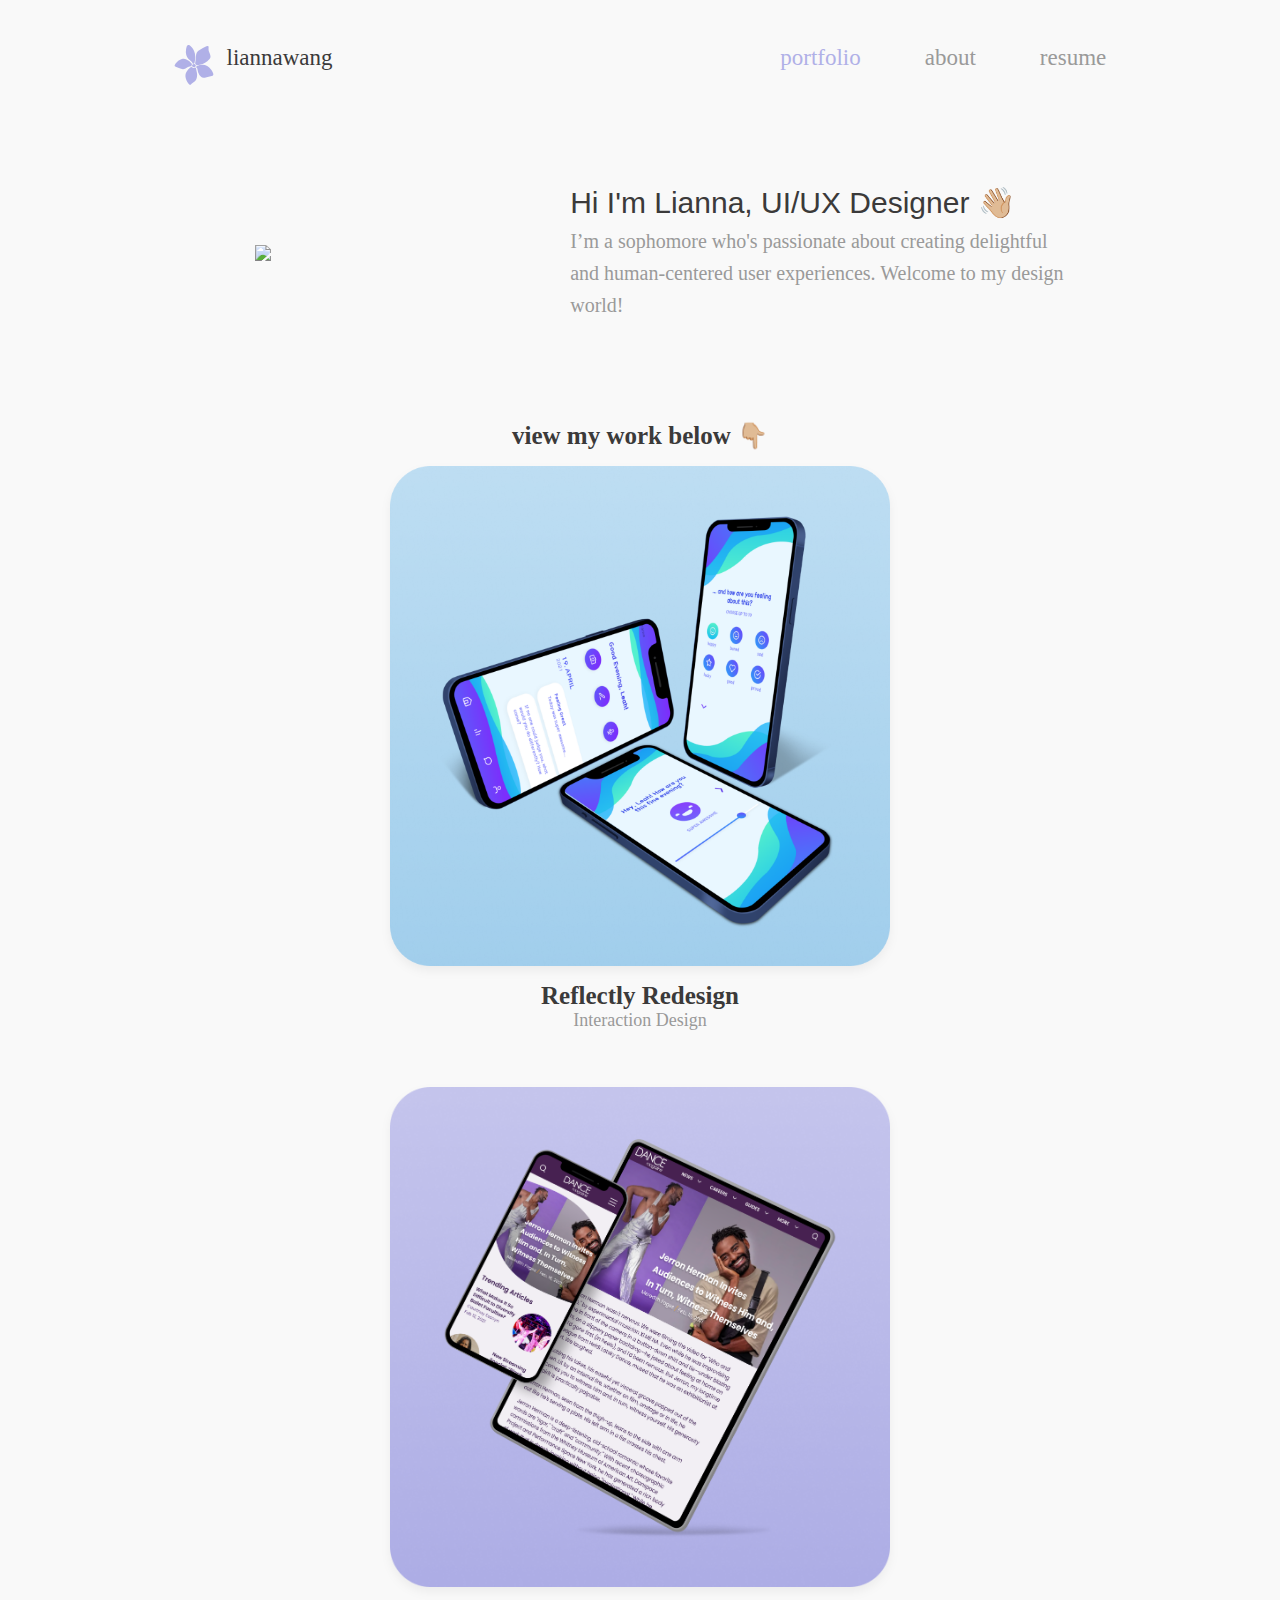
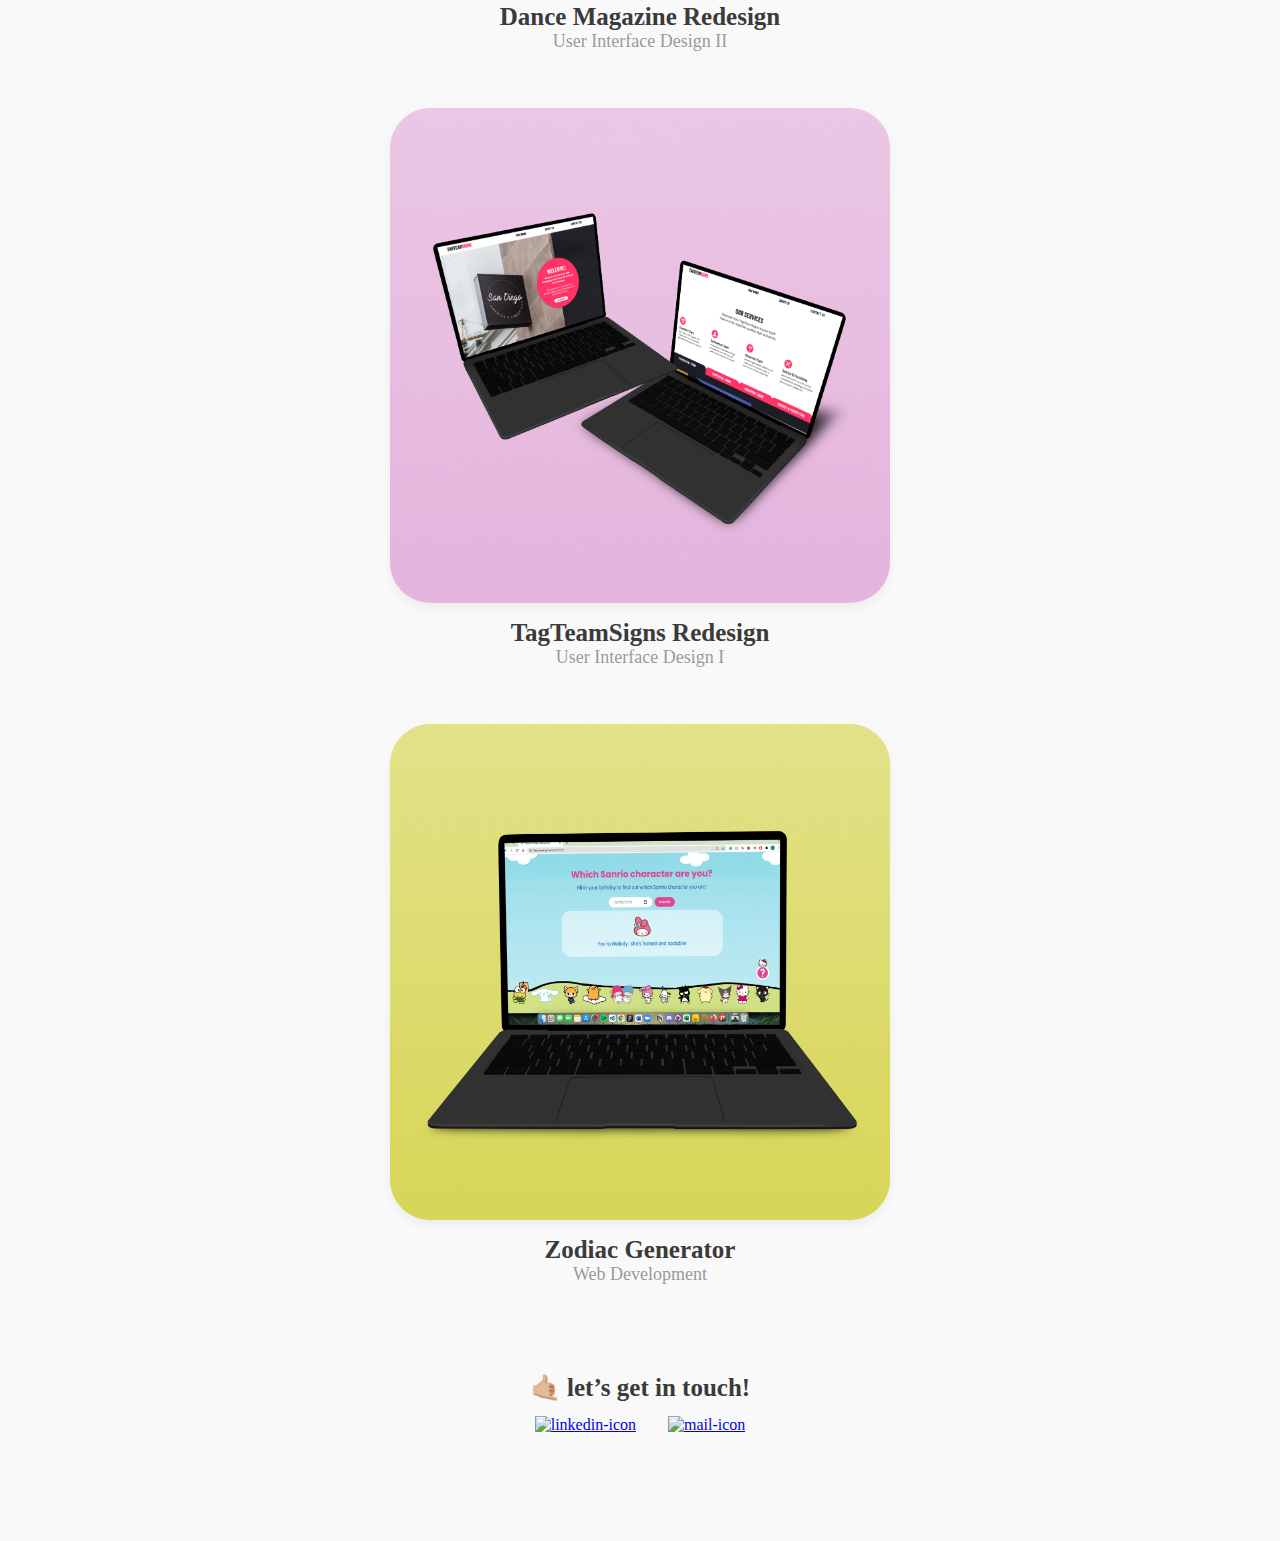
==== commit b78b501d: "implement BEM" ====
--- a/index.html
+++ b/index.html
@@ -1,6 +1,6 @@
 <!DOCTYPE html>
 <html lang="en">
-<head>
+  <head>
     <meta charset="UTF-8">
     <meta http-equiv="X-UA-Compatible" content="IE=edge">
     <meta name="viewport" content="width=device-width, initial-scale=1.0">
@@ -9,71 +9,67 @@
     <link rel="normalize" href="normalize.css">
     <script src="https://ajax.googleapis.com/ajax/libs/jquery/3.5.1/jquery.min.js"></script>
     <link rel="icon" href="pictures/purpleflower.svg">
-</head>
+  </head>
+    
+  <body>
+    <!-- NAVIGATION BAR -->
+    <nav class="nav" id="nav">
+    <img src="pictures/menu.png" class="nav__icon" onclick="menuClick()">
+      <a href="index.html" class="logo">
+        <svg xmlns="http://www.w3.org/2000/svg" class="color--purple" viewBox="0 0 100.29 103.47"><defs></defs><g id="Layer_2" data-name="Layer 2"><g id="Layer_1-2" data-name="Layer 1"><path class="cls-1" d="M88,6.5c-.1,1.12-.22,2.24-.31,3.36-.25,3.48.82,6.65,2.14,9.81a50.81,50.81,0,0,1,2.77,8c.83,3.57-.44,6.71-2.87,9.41-6.59,7.33-14.55,12.2-24.39,13.79-2.22.36-4.39,1-6.58,1.54-1.57.38-2.18.08-3-1.35a5.43,5.43,0,0,0-1.36-1.64,3,3,0,0,1-1.19-3.15c.34-2.12.84-4.23,1.06-6.36.42-3.9.7-7.82,1-11.73a21.09,21.09,0,0,1,2-8A14,14,0,0,1,61.5,15,113,113,0,0,1,82.19,3.18a10.15,10.15,0,0,1,3.38-.65c1.53-.08,2.19.61,2.3,2.12,0,.61,0,1.23,0,1.84Z"/><path class="cls-1" d="M71.27,51.35c9.77-.13,17.12,4.38,22.87,11.92A38.24,38.24,0,0,1,99.6,73c1.58,4.21.49,6.08-3.84,7.1C90.61,81.27,85.52,82.69,80.4,84c-1.36.34-2.75.52-4.12.79a8.76,8.76,0,0,1-7.27-2,23.46,23.46,0,0,1-8-11.89,75.91,75.91,0,0,1-1.8-7.76c-.41-2-1-3.81-3-4.88A1.6,1.6,0,0,1,55.94,56,6.24,6.24,0,0,1,58.23,54,33.37,33.37,0,0,1,71.27,51.35Z"/><path class="cls-1" d="M58.2,77.14c0,5.71-.78,10.54-4,14.62a21.8,21.8,0,0,1-3.53,3.39c-2.23,1.8-4.58,3.46-6.83,5.23a13.78,13.78,0,0,0-2,2.06c-.85,1-1.83,1.38-3,.63a10.86,10.86,0,0,1-2.79-2.52c-3.84-5.29-7.1-10.82-7.88-17.53C27.7,78.14,28.19,73.6,31,69.4c2.54-3.8,5.19-7.47,8.82-10.31a26.82,26.82,0,0,1,3.23-1.94,1.49,1.49,0,0,1,1.71.15,19.78,19.78,0,0,0,2.56,1.51,4.58,4.58,0,0,0,3.85.09,7.71,7.71,0,0,1,2.95-.37c.37,0,.93.65,1,1.08.93,4.27,1.84,8.54,2.63,12.83A41.26,41.26,0,0,1,58.2,77.14Z"/><path class="cls-1" d="M45.2,49.65c-1.71,1.37-1.4,3.23-1.46,5.09a14,14,0,0,1-1.81.17,11.6,11.6,0,0,0-5.74,1.66c-2.63,1.38-5.29,2.7-7.88,4.14a14.74,14.74,0,0,1-11.72,1A68.45,68.45,0,0,1,9.33,59C7.1,58.06,5,56.94,2.72,56c-3-1.26-3.3-2-2-5a21.42,21.42,0,0,1,5.49-7.2c4.28-3.91,9.06-6.9,14.86-8a13.54,13.54,0,0,1,8,.74A34.44,34.44,0,0,1,44.42,48.49C44.68,48.85,44.91,49.22,45.2,49.65Z"/><path class="cls-1" d="M53.47,31a75.37,75.37,0,0,1-1.71,13.75c-.1.4-.23.79-.36,1.17-.72,2.06-1.49,2.64-3.65,2.49a2,2,0,0,1-1.38-1c-1.36-3.35-3.92-5.58-6.66-7.75A27,27,0,0,1,29.22,20.1,41.32,41.32,0,0,1,31.09,4.84C31.72,2.7,32.8.91,35.19.25a3.91,3.91,0,0,1,3.44.3,19.68,19.68,0,0,1,3,2.41C47,8.29,51,14.42,52.39,21.94,53,24.91,53.12,28,53.47,31Z"/><path class="cls-1" d="M50,49.27c.24,0,.47,0,.71.08,2.51.41,4.25,2.22,4.06,4.22a4.53,4.53,0,0,1-5,3.73,6.84,6.84,0,0,1-2.62-.73,3.56,3.56,0,0,1-.34-6.27,16.26,16.26,0,0,1,3.07-1.23Z"/></g></g></svg>
+        liannawang
+        </a>
+      <div class="nav-right">
+          <a href="index.html" class="color--purple active">portfolio</a>
+          <a href="about.html">about</a>
+          <a href="resume.html">resume</a>
+      </div> 
+    </nav>
 
+    <!-- CONTENT STARTS -->
+    <div class="intro">
+      <img class="intro__picture" src="pictures/mesat.png">
+      <div class="intro__textwrapper">
+        <h1 class="intro__header">Hi I'm Lianna,<br class="mobile-break"> UI/UX Designer 👋🏼</h1>
+        <p class="intro__text" >I’m a sophomore who's passionate about creating delightful and human-centered user experiences. <br class="mobile-break">Welcome to my design world!</p>
+      </div>
+    </div>
 
-  
-<body>
-  <nav id="nav" class="nav">
-   <img src="pictures/menu.png" class="icon" onclick="menuClick()">
-     <a href="index.html" class="logo">
-       <svg xmlns="http://www.w3.org/2000/svg" class="purple" viewBox="0 0 100.29 103.47"><defs></defs><g id="Layer_2" data-name="Layer 2"><g id="Layer_1-2" data-name="Layer 1"><path class="cls-1" d="M88,6.5c-.1,1.12-.22,2.24-.31,3.36-.25,3.48.82,6.65,2.14,9.81a50.81,50.81,0,0,1,2.77,8c.83,3.57-.44,6.71-2.87,9.41-6.59,7.33-14.55,12.2-24.39,13.79-2.22.36-4.39,1-6.58,1.54-1.57.38-2.18.08-3-1.35a5.43,5.43,0,0,0-1.36-1.64,3,3,0,0,1-1.19-3.15c.34-2.12.84-4.23,1.06-6.36.42-3.9.7-7.82,1-11.73a21.09,21.09,0,0,1,2-8A14,14,0,0,1,61.5,15,113,113,0,0,1,82.19,3.18a10.15,10.15,0,0,1,3.38-.65c1.53-.08,2.19.61,2.3,2.12,0,.61,0,1.23,0,1.84Z"/><path class="cls-1" d="M71.27,51.35c9.77-.13,17.12,4.38,22.87,11.92A38.24,38.24,0,0,1,99.6,73c1.58,4.21.49,6.08-3.84,7.1C90.61,81.27,85.52,82.69,80.4,84c-1.36.34-2.75.52-4.12.79a8.76,8.76,0,0,1-7.27-2,23.46,23.46,0,0,1-8-11.89,75.91,75.91,0,0,1-1.8-7.76c-.41-2-1-3.81-3-4.88A1.6,1.6,0,0,1,55.94,56,6.24,6.24,0,0,1,58.23,54,33.37,33.37,0,0,1,71.27,51.35Z"/><path class="cls-1" d="M58.2,77.14c0,5.71-.78,10.54-4,14.62a21.8,21.8,0,0,1-3.53,3.39c-2.23,1.8-4.58,3.46-6.83,5.23a13.78,13.78,0,0,0-2,2.06c-.85,1-1.83,1.38-3,.63a10.86,10.86,0,0,1-2.79-2.52c-3.84-5.29-7.1-10.82-7.88-17.53C27.7,78.14,28.19,73.6,31,69.4c2.54-3.8,5.19-7.47,8.82-10.31a26.82,26.82,0,0,1,3.23-1.94,1.49,1.49,0,0,1,1.71.15,19.78,19.78,0,0,0,2.56,1.51,4.58,4.58,0,0,0,3.85.09,7.71,7.71,0,0,1,2.95-.37c.37,0,.93.65,1,1.08.93,4.27,1.84,8.54,2.63,12.83A41.26,41.26,0,0,1,58.2,77.14Z"/><path class="cls-1" d="M45.2,49.65c-1.71,1.37-1.4,3.23-1.46,5.09a14,14,0,0,1-1.81.17,11.6,11.6,0,0,0-5.74,1.66c-2.63,1.38-5.29,2.7-7.88,4.14a14.74,14.74,0,0,1-11.72,1A68.45,68.45,0,0,1,9.33,59C7.1,58.06,5,56.94,2.72,56c-3-1.26-3.3-2-2-5a21.42,21.42,0,0,1,5.49-7.2c4.28-3.91,9.06-6.9,14.86-8a13.54,13.54,0,0,1,8,.74A34.44,34.44,0,0,1,44.42,48.49C44.68,48.85,44.91,49.22,45.2,49.65Z"/><path class="cls-1" d="M53.47,31a75.37,75.37,0,0,1-1.71,13.75c-.1.4-.23.79-.36,1.17-.72,2.06-1.49,2.64-3.65,2.49a2,2,0,0,1-1.38-1c-1.36-3.35-3.92-5.58-6.66-7.75A27,27,0,0,1,29.22,20.1,41.32,41.32,0,0,1,31.09,4.84C31.72,2.7,32.8.91,35.19.25a3.91,3.91,0,0,1,3.44.3,19.68,19.68,0,0,1,3,2.41C47,8.29,51,14.42,52.39,21.94,53,24.91,53.12,28,53.47,31Z"/><path class="cls-1" d="M50,49.27c.24,0,.47,0,.71.08,2.51.41,4.25,2.22,4.06,4.22a4.53,4.53,0,0,1-5,3.73,6.84,6.84,0,0,1-2.62-.73,3.56,3.56,0,0,1-.34-6.27,16.26,16.26,0,0,1,3.07-1.23Z"/></g></g></svg>
-       liannawang
-      </a>
-   
-    <div class="nav-right">
-        <a href="index.html" class="purple active">portfolio</a>
-        <a href="about.html">about</a>
-        <a href="resume.html">resume</a> 
-  </nav>
-  
-       
-  <div class="intro">
-    <div class="img">
-        <img class="profilepic" src="pictures/mesat.png">
-    </div>
-    <div class="text">
-        <h1>Hi I'm Lianna,<br class="mobile-break"> UI/UX Designer 👋🏼</h1>
-        <p>I’m a sophomore who's passionate about creating delightful and human-centered user experiences. <br class="mobile-break">Welcome to my design world!
-        </p>
-    </div>
-</div>
-  
-    
-      
-      <!--Portfolio Starts-->
+    <!--Portfolio Starts-->
+    <div class="text__wrapper">
       <div class="work" id="portfolio">
         <h2>view my work below 👇🏼</h2>
-        <div class="reflectly">
-          <a href="reflectly.html"><img src="pictures/reflectly.png" alt="reflectly"></a>
-          <a href="reflectly.html"><h3>Reflectly Redesign</h3></a>
-          <p>Interaction Design</p>
+        <!-- REFLECTLY CARD -->
+        <div class="card">
+          <a href="reflectly.html" ><img src="pictures/reflectly.png" class="card__image" alt="reflectly"></a>
+          <a href="reflectly.html" ><h3 class="card__header">Reflectly Redesign</h3></a>
+          <p class="card__text">Interaction Design</p>
         </div>
-
-        <div class="dancemag">
-          <a href="dancemag.html"><img src="pictures/dance mag.png" alt="dancemag"></a> 
-          <a href="dancemag.html"><h3>Dance Magazine Redesign</h3></a>
-          <p>User Interface Design II</p>
+        <!-- DANCE MAG CARD -->
+        <div class="card">
+          <a href="dancemag.html"><img src="pictures/dance mag.png" class="card__image" alt="dancemag"></a> 
+          <a href="dancemag.html" class="card__header"><h3 class="card__header">Dance Magazine Redesign</h3></a>
+          <p class="card__text">User Interface Design II</p>
         </div>
-
-        <div class="tagteam">
-          <a href="tagteam.html"><img src="pictures/tagteam.png" alt="tagteam"></a>
-          <a href="tagteam.html"><h3>TagTeamSigns Redesign</h3></a>
-          <p>User Interface Design I</p>
+        <!-- TAGTEAM CARD -->
+        <div class="card">
+          <a href="tagteam.html"><img src="pictures/tagteam.png" class="card__image" alt="tagteam"></a>
+          <a href="tagteam.html"><h3 class="card__header">TagTeamSigns Redesign</h3></a>
+          <p class="card__text">User Interface Design I</p>
+        </div>
+        <!-- SANRIO CARD -->
+        <div class="card">
+          <a href="liannawang.com/idm231"><img src="pictures/sanrio.png" class="card__image" alt="sanrio"></a>
+          <a href="liannawang.com/idm231"><h3 class="card__header">Zodiac Generator</h3></a>
+          <p class="card__text">Web Development</p>
         </div>
       </div>
-    </main>
-    
-    
-    
+    </div>
     <footer>
-      <h2 class="contact">🤙🏼  let’s get in touch!</h2>
-      <a href="https://www.linkedin.com/in/lianna-wang-20b5b3206"><img src="pictures/linkedin.png" alt="linkedin-icon"></a>
-      <a href = "mailto: lmw364@drexel.edu"><img src="pictures/mail icon purp.png" alt="mail-icon"></a>
+      <h2 class="footer_header">🤙🏼  let’s get in touch!</h2>
+      <a href="https://www.linkedin.com/in/lianna-wang-20b5b3206"><img src="pictures/linkedin.png" class= "footer__icon" alt="linkedin-icon"></a>
+      <a href = "mailto: lmw364@drexel.edu"><img src="pictures/mail icon purp.png" class= "footer__icon" alt="mail-icon"></a>
     </footer>
-     
-    
-    
     <script src="script.js"></script>
-</body>
+  </body>
 </html>
--- a/style.css
+++ b/style.css
@@ -1,17 +1,14 @@
 * {
     box-sizing: border-box;
-  }
-  
-  
-  
-  body{
-    background-color: #f9f9f9;
-      /* background-color: #f8f8f8; */
-      margin:0px;
-      padding: 45px 11.7vw;
-      /* text-align: center; */
-      
-  }
+    margin: 0;
+    padding: 0;
+}
+
+html{
+  scroll-behavior: smooth;
+}
+
+/* FONT SOURCES */
 @font-face {
   font-family: 'PoppinsBold';
   src: url('fonts/Poppins-Bold.ttf');}
@@ -27,125 +24,78 @@
   font-family: 'PoppinsSemiBold';
   src: url('fonts/Poppins-SemiBold.ttf');}
 
-  .mobile-break{
-    display: none;
-  }
-
-
+/* COLORS-- soon implement dark and light mode */
+:root{
+  --background-color: #f9f9f9;
+  --text-color-black: #3B3A3A;
+  --text-color-gray: #9A9A99;
+  --accent-color-purple: #B0B0E7;
+  --accent-color-blue: #A1CEEC;
+  --accent-color-pink: #F2A4B7;
+  --accent-color-green: #CFD248;
+  --hover-color:#7B61FF;
+}
+
+body{
+  background-color: var(--background-color);
+  margin:0px;
+  padding: 45px 11.7vw;
+  letter-spacing: normal;
+}
+
+/* STANDARD FONTS */
 h1 {
-    font-family: PoppinsBold, Arial, Helvetica, sans-serif;
-    font-size: 30px;
-    color: #3B3A3A;
-    font-weight: 100;
-    margin: 0px;
-  }
-
-
-
-  
-  h2{
-    font-family: PoppinsSemiBold;
-    font-size: 25px;
-    color: #3B3A3A;
-  }
-
-
-.nav-right a {
-  font-family: PoppinsMedium;
-  color: #9A9A99;
-  padding-left:32px;
-}
-
-.nav-right a:not(:last-child) {padding: 0px 32px;}
-
-
-
-
-
-
-
-
-
-
-
-
-/* WORK */
-h1.work{
-  padding-bottom: 1.25rem;
-}
-
-.work{
-  text-align: center;
-  width:100%;
-}
-
-.work p{
-  padding-bottom: 2.5rem;
-  width:100%;
-  margin:0rem auto;
-}
-
-.work img{
-  max-width: 500px;
-  display: block;
-  margin: 0rem auto;
-  width:100%;
-  -webkit-filter: drop-shadow( 0px 5px 5px rgba(0, 0, 0, 0.05));
-  filter: drop-shadow( 0px 5px 5px  rgba(0, 0, 0, 0.05)) 
-}
-
-.work h3{
-  width: 100%;
-}
-
-
-.work a {
-  color:black;
-  text-decoration: none;
-}
-
-.work a:visited { 
-  text-decoration: none; 
-  color: black; 
-  }
-
-
-/* INNER PAGES */
-main.text{
-  /* padding:100px 240px 0rem 0rem;  */
-  margin: auto 2rem;
-  margin: 0 auto;
-  margin-top:100px;
-  max-width: 850px;
-  /* margin-left:200px; */
-}
-
-.text ul li{
-  font-family: Poppins, Georgia, serif;
-  font-size: 1.125rem;
-  line-height: 2rem;
-  width:100%;
-}
-
-.text img{
-  /* width: 100px; */
-  padding-bottom: 1.125rem;
-}
-
-/* FOOTER */
-footer{
-  text-align: center;
-  width:100%;
-  padding-top: 48px;
-  padding-bottom: 48px;
-  color: #4e2759;
-}
-
-footer img{
-  height: 4.06rem;
-  padding: .875rem;
-  padding-top: .93rem;
-}
+  font-family: PoppinsBold, Arial, Helvetica, sans-serif;
+  font-size: 30px;
+  color: var(--text-color-black);
+  font-weight: 100;
+  margin: 0px;
+}
+
+h2{
+  font-family: PoppinsSemiBold;
+  font-size: 25px;
+  color: var(--text-color-black);
+}
+
+h3{
+  font-family: 'PoppinsSemiBold';
+  color: var(--text-color-black);
+  font-size: 25px;
+}
+
+p{
+  font-family: 'Poppins';
+  color: var(--text-color-gray);
+  font-size: 18px;
+}
+
+/* NAVIGATION */
+a.logo{
+  font-family: PoppinsBold;
+  color: var(--text-color-black);
+}
+
+nav a.active {font-family: PoppinsBold;}
+nav .nav__icon {display: none;}
+
+nav a.color--blue{color: var(--accent-color-blue);}
+nav a.color--purple{color: var(--accent-color-purple);}
+nav a.color--green{color: var(--accent-color-green);}
+nav a.color--pink{color: var(--accent-color-pink);}
+nav a:hover {color: var(--hover-color);}
+
+svg{
+  width: 40px;
+  height: 40px;
+  float: left;
+  margin-right:.8rem;
+}
+
+svg.color--blue{fill: var(--accent-color-blue);}
+svg.color--purple{fill: var(--accent-color-purple);}
+svg.color--green{fill: var(--accent-color-green);}
+svg.color--pink{fill: var(--accent-color-pink);}
 
 nav {
   overflow: hidden;
@@ -155,61 +105,23 @@
 nav a {
   float: left;
   display: block;
-  color: #9A9A99;
+  color: var(--text-color-gray);
   text-align: center;
   text-decoration: none;
   font-size: 23px;
   align-items: center;
 }
 
-
-
-nav a.active {font-family: PoppinsBold;}
-
-nav a.blue{color: #A1CEEC;}
-nav a.purple{color: #B0B0E7;}
-nav a.green{color: #CFD248;}
-nav a.pink{color: #E4B4DC;}
-
-nav a:hover {color: #7B61FF;}
-svg.blue{fill: #A1CEEC;}
-svg.purple{fill: #B0B0E7;}
-svg.green{fill: #CFD248;}
-svg.pink{fill: #E4B4DC;}
-
-svg{
-  width: 40px;
-  height: 40px;
-  float: left;
-  /* fill: #B0B0E7; */
-  margin-right:.8rem;
-}
-
-
-
-nav .icon {
-  display: none;
-}
-
-
-.nav-right {
-    float: right;
-}
-p{
-    font-family: 'Poppins';
-    color: #787777;
-}
-
-h3{
-    font-family: 'PoppinsSemiBold';
-    color: #3B3A3A;
-    font-size: 25px;
-}
-
-a.logo{
-  font-family: PoppinsBold;
-  color: #3B3A3A;
-}
+.nav-right {float: right;}
+
+.nav-right a {
+  font-family: PoppinsMedium;
+  padding-left: 32px;
+}
+
+.nav-right a:not(:last-child) {padding: 0px 32px;}
+
+/* INTRO */
 .intro {
   display: flex;
   flex-direction: row;
@@ -218,88 +130,181 @@
   margin:100px auto;
 }
 
-.intro p{
+.mobile-break{
+  display: none;
+}
+
+.intro__textwrapper {
+  margin: auto 2rem;
+  max-width: 506px;
+}
+
+.intro__header{
+  white-space: nowrap;
+}
+
+.intro__text{
   line-height: 32px;
   margin-top:5px;
   font-size: 20px;
 }
 
-.intro h1{
-  white-space: nowrap;
-}
-
-.profilepic {
+.intro__picture {
   display: flex;
   width: 200px;
   align-items: center;
-  margin:auto;
-}
-
-.intro .text {
+  margin: auto 6.5vw;
+}
+
+/* CARDS */
+
+.card__image{
+  max-width: 500px;
+ display: block;
+ margin: 0rem auto;
+ padding: 1rem 0rem;
+ width:100%;
+ -webkit-filter: drop-shadow( 0px 5px 5px rgba(0, 0, 0, 0.05));
+ filter: drop-shadow( 0px 5px 5px  rgba(0, 0, 0, 0.05)) 
+}
+
+.card__header{
+  width: 100%;
+  margin-bottom: 0rem;
+}
+
+.card__text{
+  padding-bottom: 2.5rem;
+  width:100%;
+  margin:0rem auto;
+}
+
+.work{
+  text-align: center;
+  width:100%;
+}
+.work a {
+  color:var(--text-color-black);
+  text-decoration: none;
+}
+
+.work a:visited { 
+  text-decoration: none; 
+  color: var(--text-color-black); 
+}
+
+/* INNER PAGES */
+.innerpage__heroimage{
+  display: block;
+  margin: 0rem auto;
+  padding: 0rem auto;
+  padding-bottom: 2rem;
+  width:100%;
+  -webkit-filter: drop-shadow( 0px 5px 5px rgba(0, 0, 0, 0.05));
+  filter: drop-shadow( 0px 5px 5px  rgba(0, 0, 0, 0.05)) 
+}
+
+.innerpage__image{
+  display: block;
+  margin: 0rem auto;
+  padding: 1rem 0rem;
+  width:100%;
+}
+
+.innerpage{
+  /* padding:100px 240px 0rem 0rem;  */
   margin: auto 2rem;
-  max-width: 506px;
-}
-
-p{
-  font-size: 18px;
-  margin: 0px;
-}
-.img {
-  margin: auto 6.5vw;
+  margin: 0 auto;
+  margin-top:50px;
+  max-width: 850px;
+  /* margin-left:200px; */
+}
+
+.innerpage__heading{
+  margin-bottom:1rem;
+}
+.innerpage__text{
+  margin: 1rem 0rem;
+}
+.innerpage__text--listitem{
+  font-family: Poppins, Georgia, serif;
+  font-size: 1.125rem;
+  line-height: 2rem;
+  width:100%;
+  color: var(--text-color-gray);
+  margin-bottom: 1rem;
+  margin-left: 1rem;
+}
+
+/* FOOTER */
+footer{
+  text-align: center;
+  width:100%;
+  padding-top: 48px;
+  padding-bottom: 48px;
+}
+
+.footer__icon {
+  height: 4.06rem;
+  padding: .875rem;
+  padding-top: .93rem;
 }
 
 /* media queries */
+/* TABLET */
 @media screen and (max-width: 863px) {
   body{
     padding: 45px 3.8vw;  
   }
+  .text__wrapper{
+    padding: 0rem 5vw;
+  }
+  /* NAV */
   nav {
     overflow: hidden;
     padding: 0px 15px;
-  }
+  } 
+  .nav-right a {padding-left:16px;}
+  .nav-right a:not(:last-child) {padding: 0px 16px;}
+
+  /* INTRO */
   .intro {
     display: block;
     margin:80px auto;
     max-width: 625px;
     text-align: center;
   }
-  .intro img {
+  .intro__picture {
+    text-align: center;
     width:180px;
+    margin: 0rem auto;
     margin-bottom: 45px;
   }
-  .intro p{
+  .intro__text{
     font-size: 18px;
     margin-top: 10px;
     margin-left: auto;
     margin-right: auto;
   }
-  .intro .text {
+  .intro__textwrapper {
     margin: auto;
     max-width: 506px;
   }
-  .nav-right a {
-    padding-left:16px;
-  }
-  
-  .nav-right a:not(:last-child) {padding: 0px 16px;}
-  
-  
-}
-
-
+}
+
+/* SMALL TABLET */
 @media screen and (max-width: 645px) {
-  /* nav a:first-child {display: none;} */
   .nav-right a {
     display: none;
   }
-  nav .icon {
+  nav .nav__icon {
     height:20px;
     float: right;
     display: block;
     margin: 5px 0px;
   }
   nav.responsive {position: relative;}
-  nav.responsive .icon {
+  nav.responsive .nav__icon {
     position: absolute;
     right: 0;
     top: 0;
@@ -318,71 +323,63 @@
     /* font-size: 4.3vw; */
   }
 
-  .intro .text{
+  .intro__textwrapper{
     max-width: 444px;
   }
-  /* h2{
-    font-size: 28px;
-}
-.intro p{
-  font-size: 22px;
-} */
-
-
-
 
 .nav-right a {padding: 20px 0px 0px 0px;}
 .nav-right a:not(:last-child) {padding: 20px 0px 0px 0px;}
 }
 
-
+/* PHONE */
 @media screen and (max-width: 480px) {
-  /* nav a:first-child {display: none;} */
-  .nav-right a {
-    display: none;
-  }
-  nav .icon {
-    height:20px;
-    float: right;
-    display: block;
-    margin: 5px 0px;
-  }
-  nav.responsive {position: relative;}
-  nav.responsive .icon {
-    position: absolute;
-    right: 0;
-    top: 0;
-    padding: 0px 15px;
-  }
-  nav.responsive a {
-    float: none;
-    display: block;
-    text-align: right;
-  }
-  nav.responsive a.logo{
-    text-align: left;
-  }
-  h1{
-    font-size: 26px;
-  }
-  h2{
-    font-size: 22px;
-}
- .intro p{
+.intro{
+  margin:50px auto;
+}
+
+.nav-right a {
+  display: none;
+}
+nav .nav__icon {
+  height:20px;
+  float: right;
+  display: block;
+  margin: 5px 0px;
+}
+nav.responsive {position: relative;}
+nav.responsive .nav__icon {
+  position: absolute;
+  right: 0;
+  top: 0;
+  padding: 0px 15px;
+}
+nav.responsive a {
+  float: none;
+  display: block;
+  text-align: right;
+}
+nav.responsive a.logo{
+  text-align: left;
+}
+h1{
+  font-size: 26px;
+}
+h2{
+  font-size: 22px;
+}
+.intro p{
   font-size: 16px;
 } 
 
 .mobile-break{
   display: block;
 }
-.intro .text{
+.intro__textwrapper{
   max-width: 295px;
 }
 
 .nav-right a {padding: 20px 0px 0px 0px;}
 .nav-right a:not(:last-child) {padding: 20px 0px 0px 0px;}
 
-
-  
-}
-
+}
+
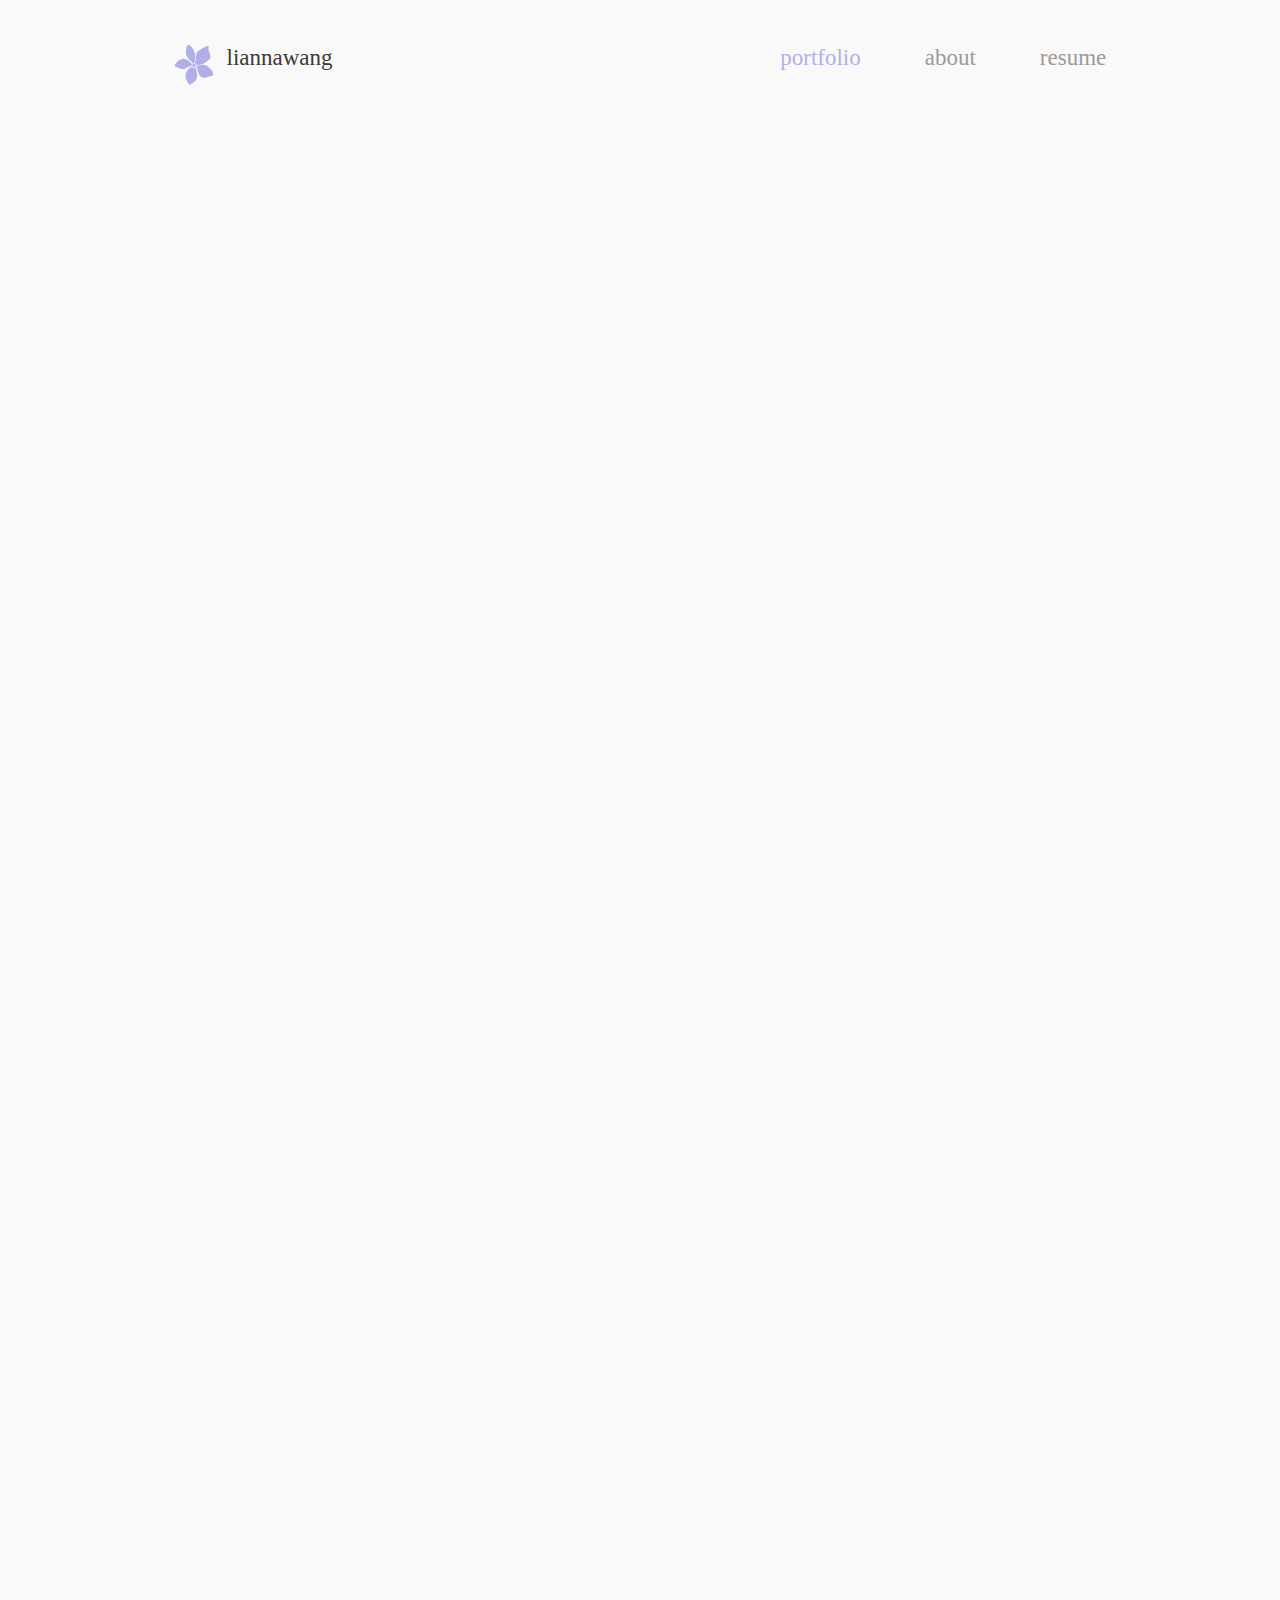
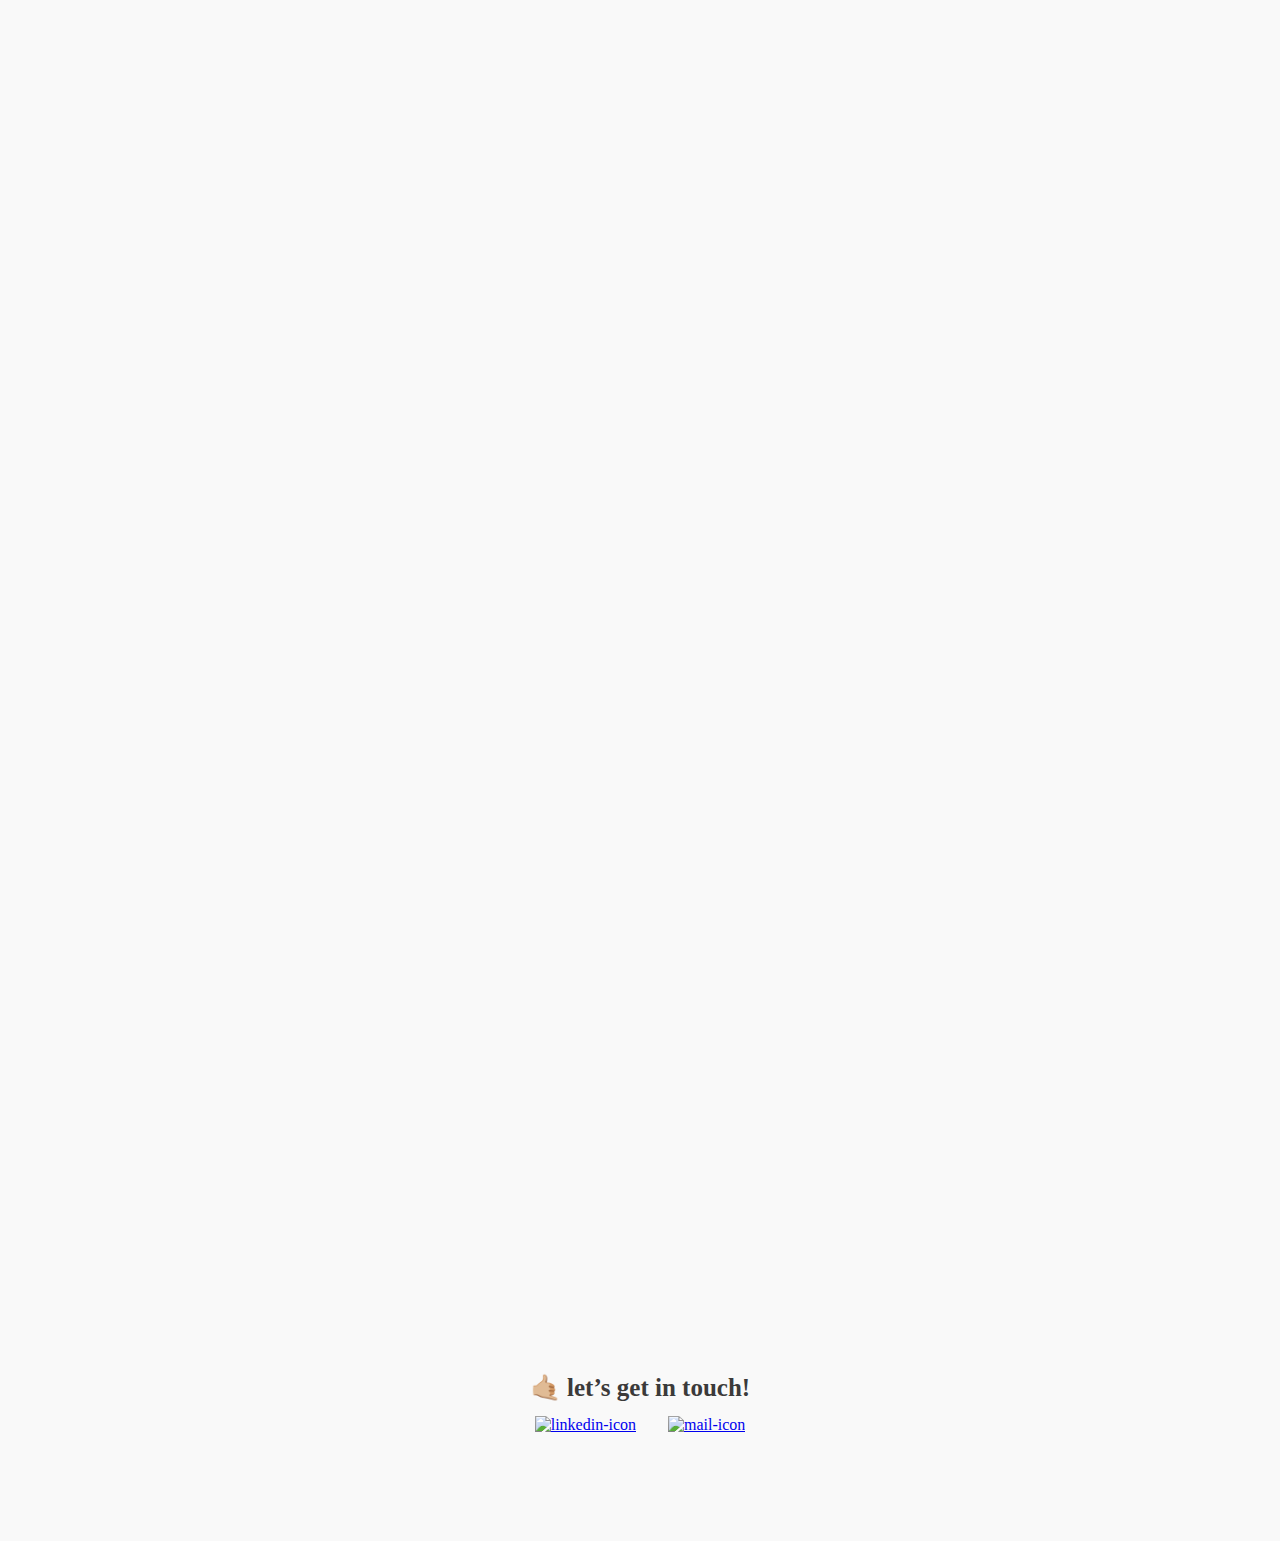
==== commit 53ddee29: "add animations" ====
--- a/index.html
+++ b/index.html
@@ -38,7 +38,7 @@
     <!--Portfolio Starts-->
     <div class="text__wrapper">
       <div class="work" id="portfolio">
-        <h2>view my work below 👇🏼</h2>
+        <h2 class="work__heading">view my work below 👇🏼</h2>
         <!-- REFLECTLY CARD -->
         <div class="card">
           <a href="reflectly.html" ><img src="pictures/reflectly.png" class="card__image" alt="reflectly"></a>
--- a/style.css
+++ b/style.css
@@ -36,6 +36,20 @@
   --hover-color:#7B61FF;
 }
 
+/* ANIMATION */
+@keyframes fadeIn {
+  from {
+      opacity: 0;
+  } to {
+      opacity: 1;
+  }
+}
+
+/* .fadeIn {
+  animation: fadeIn 1s ease-in forwards;
+} */
+
+
 body{
   background-color: var(--background-color);
   margin:0px;
@@ -141,12 +155,16 @@
 
 .intro__header{
   white-space: nowrap;
+  animation: fadeIn .5s ease-in .18s forwards;
+  opacity: 0;
 }
 
 .intro__text{
   line-height: 32px;
   margin-top:5px;
   font-size: 20px;
+  animation: fadeIn .5s ease-in .28s forwards;
+  opacity: 0;
 }
 
 .intro__picture {
@@ -154,7 +172,14 @@
   width: 200px;
   align-items: center;
   margin: auto 6.5vw;
-}
+  animation: fadeIn .5s ease-in .18s forwards;
+  opacity: 0;
+}
+
+/* .work__header {
+  animation: fadeIn .5s ease-in .22s forwards;
+  opacity: 0;
+} */
 
 /* CARDS */
 
@@ -182,6 +207,8 @@
 .work{
   text-align: center;
   width:100%;
+  animation: fadeIn .5s ease-in .5s forwards;
+  opacity: 0;
 }
 .work a {
   color:var(--text-color-black);
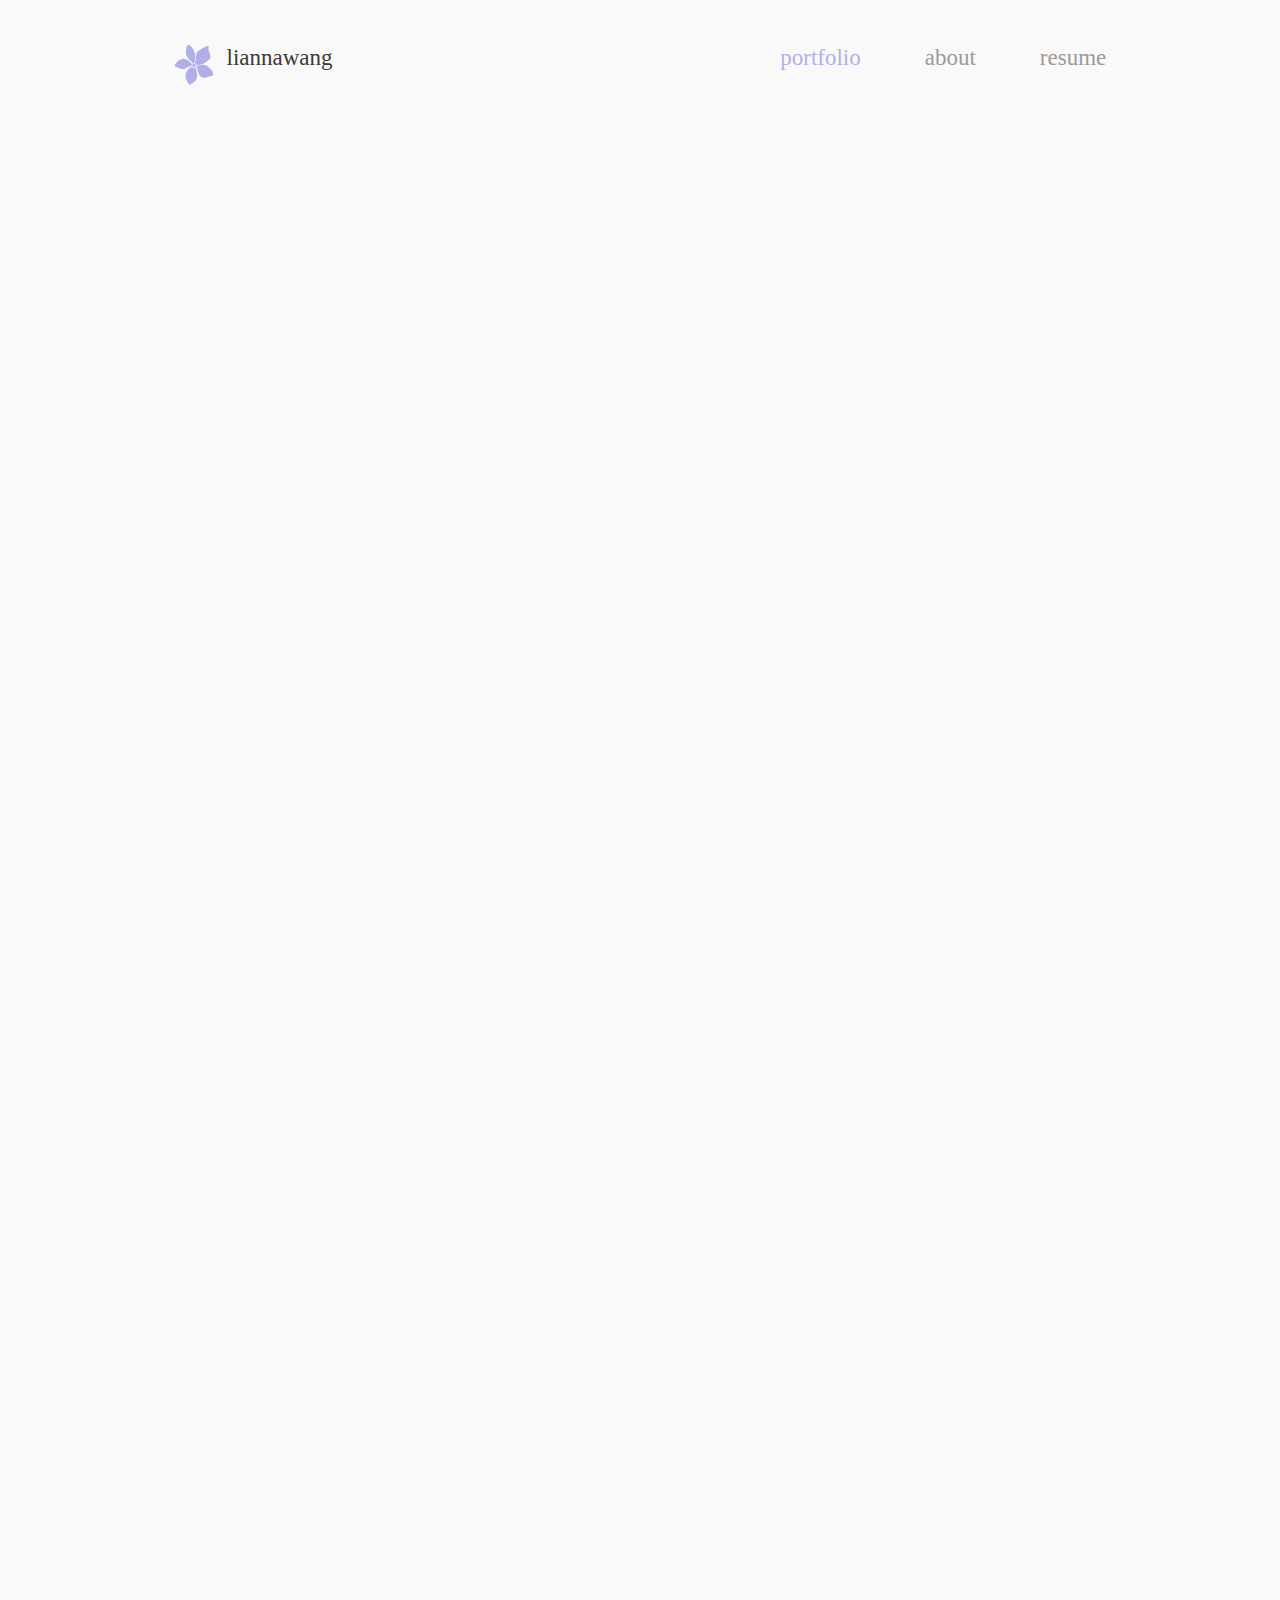
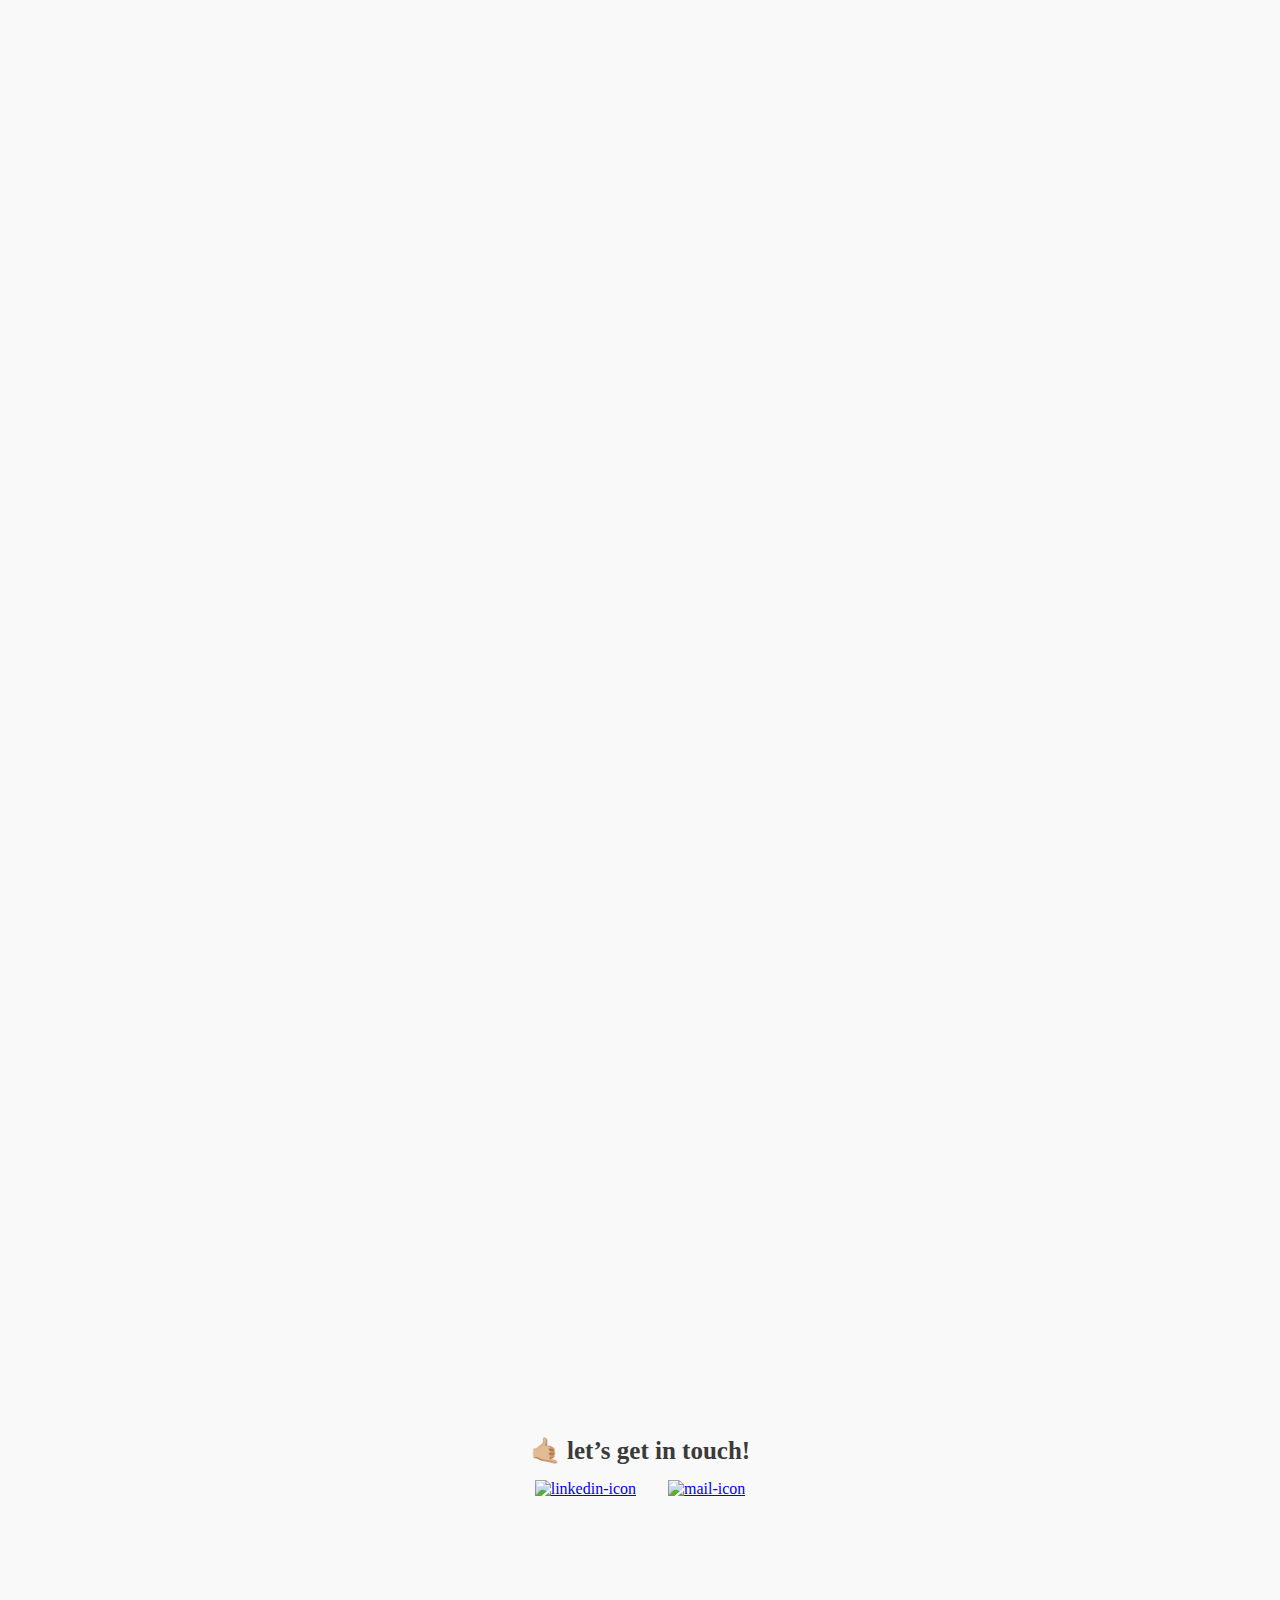
==== commit cbc190c5: "responsive images" ====
--- a/index.html
+++ b/index.html
@@ -20,7 +20,7 @@
         liannawang
         </a>
       <div class="nav-right">
-          <a href="index.html" class="color--purple active">portfolio</a>
+          <a href="#portfolio" class="color--purple active">portfolio</a>
           <a href="about.html">about</a>
           <a href="resume.html">resume</a>
       </div> 
@@ -28,7 +28,11 @@
 
     <!-- CONTENT STARTS -->
     <div class="intro">
-      <img class="intro__picture" src="pictures/mesat.png">
+      <img srcset="pictures/resized/mesat300.png,
+            pictures/resized/mesat600.png 2x,
+            pictures/resized/mesat900.png 3x"
+     src="pictures/resized/mesat900.png"
+     class="intro__picture" alt="Picture of Lianna">
       <div class="intro__textwrapper">
         <h1 class="intro__header">Hi I'm Lianna,<br class="mobile-break"> UI/UX Designer 👋🏼</h1>
         <p class="intro__text" >I’m a sophomore who's passionate about creating delightful and human-centered user experiences. <br class="mobile-break">Welcome to my design world!</p>
@@ -36,31 +40,59 @@
     </div>
 
     <!--Portfolio Starts-->
-    <div class="text__wrapper">
-      <div class="work" id="portfolio">
+    <div class="text__wrapper" id="portfolio">
+      <div class="work">
         <h2 class="work__heading">view my work below 👇🏼</h2>
         <!-- REFLECTLY CARD -->
         <div class="card">
-          <a href="reflectly.html" ><img src="pictures/reflectly.png" class="card__image" alt="reflectly"></a>
+          <a href="reflectly.html" >
+            <img srcset="pictures/resized/reflectly300.png,
+            pictures/resized/reflectly600.png 2x,
+            pictures/resized/reflectly900.png 3x"
+            src="pictures/reflectly.png"
+            class="card__image" alt="Reflectly">
+            <!-- <img src="pictures/reflectly.png" class="card__image" alt="reflectly"> -->
+          </a>
           <a href="reflectly.html" ><h3 class="card__header">Reflectly Redesign</h3></a>
           <p class="card__text">Interaction Design</p>
         </div>
         <!-- DANCE MAG CARD -->
         <div class="card">
-          <a href="dancemag.html"><img src="pictures/dance mag.png" class="card__image" alt="dancemag"></a> 
+          <a href="dancemag.html">
+            <img srcset="pictures/resized/dance300.png,
+            pictures/resized/dance600.png 2x,
+            pictures/resized/dance900.png 3x"
+            src="pictures/dance mag.png"
+            class="card__image" alt="Dance Magazine">
+            <!-- <img src="pictures/dance mag.png" class="card__image" alt="dancemag"> -->
+          </a> 
           <a href="dancemag.html" class="card__header"><h3 class="card__header">Dance Magazine Redesign</h3></a>
           <p class="card__text">User Interface Design II</p>
         </div>
         <!-- TAGTEAM CARD -->
         <div class="card">
-          <a href="tagteam.html"><img src="pictures/tagteam.png" class="card__image" alt="tagteam"></a>
+          <a href="tagteam.html">
+            <img srcset="pictures/resized/tag300.png,
+            pictures/resized/tag600.png 2x,
+            pictures/resized/tag900.png 3x"
+            src="pictures/tagteam.png"
+            class="card__image" alt="TagTeamSigns">
+            <!-- <img src="pictures/tagteam.png" class="card__image" alt="tagteam"> -->
+          </a>
           <a href="tagteam.html"><h3 class="card__header">TagTeamSigns Redesign</h3></a>
           <p class="card__text">User Interface Design I</p>
         </div>
         <!-- SANRIO CARD -->
         <div class="card">
-          <a href="liannawang.com/idm231"><img src="pictures/sanrio.png" class="card__image" alt="sanrio"></a>
-          <a href="liannawang.com/idm231"><h3 class="card__header">Zodiac Generator</h3></a>
+          <a href="https://liannawang.com/idm231/">
+            <img srcset="pictures/resized/sanrio300.png,
+            pictures/resized/sanrio600.png 2x,
+            pictures/resized/sanrio900.png 3x"
+            src="pictures/sanrio.png"
+            class="card__image" alt="Sanrio">
+            <!-- <img src="pictures/sanrio.png" class="card__image" alt="sanrio"> -->
+          </a>
+          <a href="https://liannawang.com/idm231/"><h3 class="card__header">Zodiac Generator</h3></a>
           <p class="card__text">Web Development</p>
         </div>
       </div>
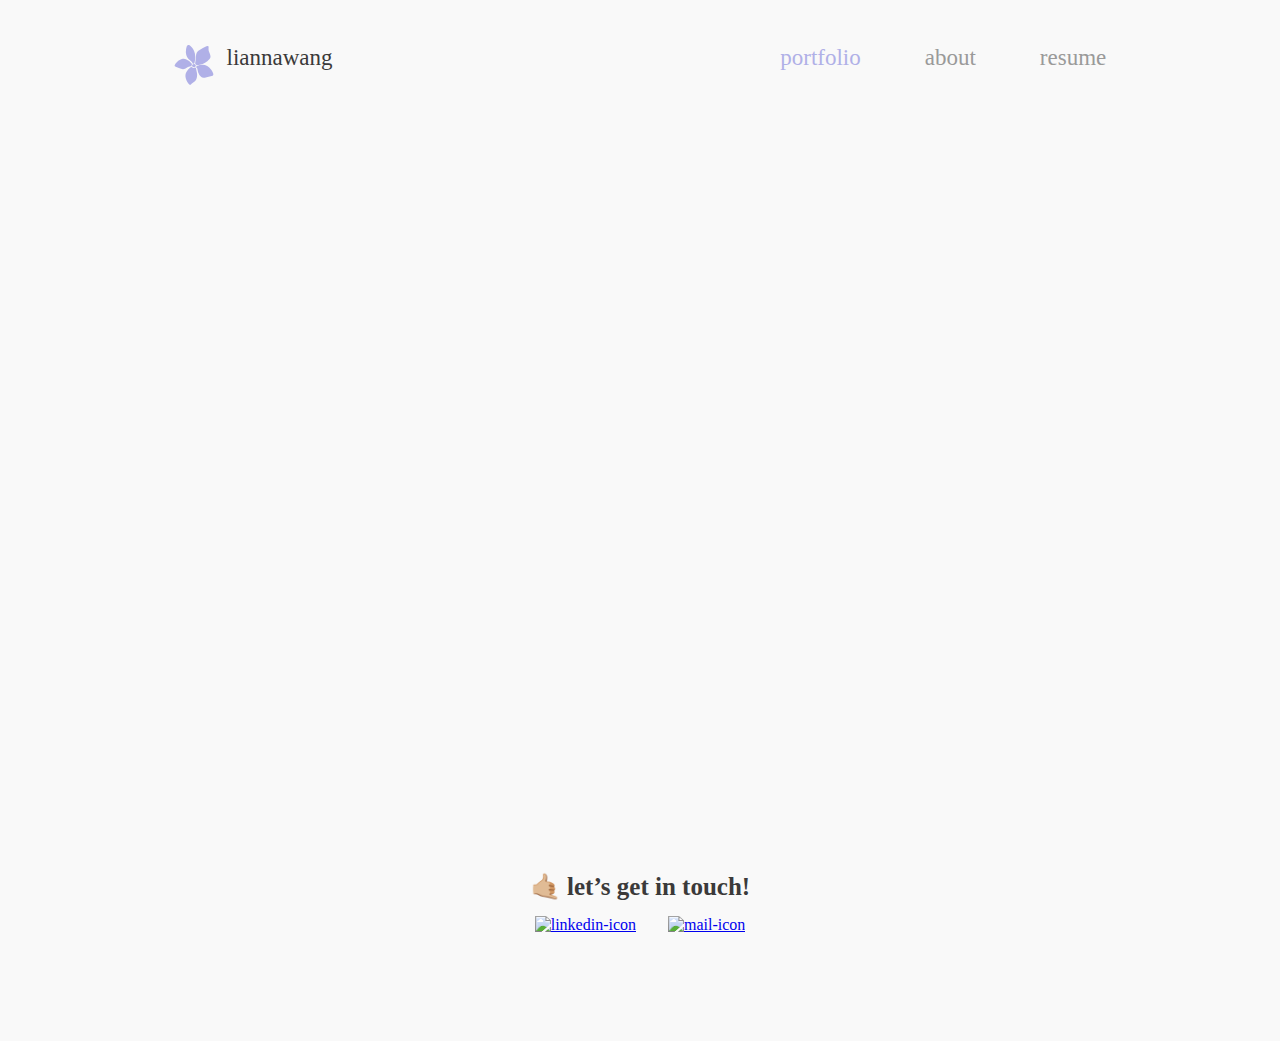
==== commit 25fc41af: "Responsive + Grid" ====
--- a/index.html
+++ b/index.html
@@ -1,107 +1,136 @@
 <!DOCTYPE html>
 <html lang="en">
-  <head>
-    <meta charset="UTF-8">
-    <meta http-equiv="X-UA-Compatible" content="IE=edge">
-    <meta name="viewport" content="width=device-width, initial-scale=1.0">
-    <title>Lianna Wang</title>
-    <link rel="stylesheet" href="style.css">
-    <link rel="normalize" href="normalize.css">
-    <script src="https://ajax.googleapis.com/ajax/libs/jquery/3.5.1/jquery.min.js"></script>
-    <link rel="icon" href="pictures/purpleflower.svg">
-  </head>
-    
-  <body>
-    <!-- NAVIGATION BAR -->
-    <nav class="nav" id="nav">
+
+<head>
+  <meta charset="UTF-8">
+  <meta http-equiv="X-UA-Compatible" content="IE=edge">
+  <meta name="viewport" content="width=device-width, initial-scale=1.0">
+  <title>Lianna Wang</title>
+  <link rel="stylesheet" href="style.css">
+  <link rel="normalize" href="normalize.css">
+  <script src="https://ajax.googleapis.com/ajax/libs/jquery/3.5.1/jquery.min.js"></script>
+  <link rel="icon" href="pictures/purpleflower.svg">
+</head>
+
+<body>
+  <!-- NAVIGATION BAR -->
+  <nav class="nav" id="nav">
     <img src="pictures/menu.png" class="nav__icon" onclick="menuClick()">
-      <a href="index.html" class="logo">
-        <svg xmlns="http://www.w3.org/2000/svg" class="color--purple" viewBox="0 0 100.29 103.47"><defs></defs><g id="Layer_2" data-name="Layer 2"><g id="Layer_1-2" data-name="Layer 1"><path class="cls-1" d="M88,6.5c-.1,1.12-.22,2.24-.31,3.36-.25,3.48.82,6.65,2.14,9.81a50.81,50.81,0,0,1,2.77,8c.83,3.57-.44,6.71-2.87,9.41-6.59,7.33-14.55,12.2-24.39,13.79-2.22.36-4.39,1-6.58,1.54-1.57.38-2.18.08-3-1.35a5.43,5.43,0,0,0-1.36-1.64,3,3,0,0,1-1.19-3.15c.34-2.12.84-4.23,1.06-6.36.42-3.9.7-7.82,1-11.73a21.09,21.09,0,0,1,2-8A14,14,0,0,1,61.5,15,113,113,0,0,1,82.19,3.18a10.15,10.15,0,0,1,3.38-.65c1.53-.08,2.19.61,2.3,2.12,0,.61,0,1.23,0,1.84Z"/><path class="cls-1" d="M71.27,51.35c9.77-.13,17.12,4.38,22.87,11.92A38.24,38.24,0,0,1,99.6,73c1.58,4.21.49,6.08-3.84,7.1C90.61,81.27,85.52,82.69,80.4,84c-1.36.34-2.75.52-4.12.79a8.76,8.76,0,0,1-7.27-2,23.46,23.46,0,0,1-8-11.89,75.91,75.91,0,0,1-1.8-7.76c-.41-2-1-3.81-3-4.88A1.6,1.6,0,0,1,55.94,56,6.24,6.24,0,0,1,58.23,54,33.37,33.37,0,0,1,71.27,51.35Z"/><path class="cls-1" d="M58.2,77.14c0,5.71-.78,10.54-4,14.62a21.8,21.8,0,0,1-3.53,3.39c-2.23,1.8-4.58,3.46-6.83,5.23a13.78,13.78,0,0,0-2,2.06c-.85,1-1.83,1.38-3,.63a10.86,10.86,0,0,1-2.79-2.52c-3.84-5.29-7.1-10.82-7.88-17.53C27.7,78.14,28.19,73.6,31,69.4c2.54-3.8,5.19-7.47,8.82-10.31a26.82,26.82,0,0,1,3.23-1.94,1.49,1.49,0,0,1,1.71.15,19.78,19.78,0,0,0,2.56,1.51,4.58,4.58,0,0,0,3.85.09,7.71,7.71,0,0,1,2.95-.37c.37,0,.93.65,1,1.08.93,4.27,1.84,8.54,2.63,12.83A41.26,41.26,0,0,1,58.2,77.14Z"/><path class="cls-1" d="M45.2,49.65c-1.71,1.37-1.4,3.23-1.46,5.09a14,14,0,0,1-1.81.17,11.6,11.6,0,0,0-5.74,1.66c-2.63,1.38-5.29,2.7-7.88,4.14a14.74,14.74,0,0,1-11.72,1A68.45,68.45,0,0,1,9.33,59C7.1,58.06,5,56.94,2.72,56c-3-1.26-3.3-2-2-5a21.42,21.42,0,0,1,5.49-7.2c4.28-3.91,9.06-6.9,14.86-8a13.54,13.54,0,0,1,8,.74A34.44,34.44,0,0,1,44.42,48.49C44.68,48.85,44.91,49.22,45.2,49.65Z"/><path class="cls-1" d="M53.47,31a75.37,75.37,0,0,1-1.71,13.75c-.1.4-.23.79-.36,1.17-.72,2.06-1.49,2.64-3.65,2.49a2,2,0,0,1-1.38-1c-1.36-3.35-3.92-5.58-6.66-7.75A27,27,0,0,1,29.22,20.1,41.32,41.32,0,0,1,31.09,4.84C31.72,2.7,32.8.91,35.19.25a3.91,3.91,0,0,1,3.44.3,19.68,19.68,0,0,1,3,2.41C47,8.29,51,14.42,52.39,21.94,53,24.91,53.12,28,53.47,31Z"/><path class="cls-1" d="M50,49.27c.24,0,.47,0,.71.08,2.51.41,4.25,2.22,4.06,4.22a4.53,4.53,0,0,1-5,3.73,6.84,6.84,0,0,1-2.62-.73,3.56,3.56,0,0,1-.34-6.27,16.26,16.26,0,0,1,3.07-1.23Z"/></g></g></svg>
-        liannawang
-        </a>
-      <div class="nav-right">
-          <a href="#portfolio" class="color--purple active">portfolio</a>
-          <a href="about.html">about</a>
-          <a href="resume.html">resume</a>
-      </div> 
-    </nav>
+    <a href="index.html" class="logo">
+      <svg xmlns="http://www.w3.org/2000/svg" class="color--purple" viewBox="0 0 100.29 103.47">
+        <defs></defs>
+        <g id="Layer_2" data-name="Layer 2">
+          <g id="Layer_1-2" data-name="Layer 1">
+            <path class="cls-1"
+              d="M88,6.5c-.1,1.12-.22,2.24-.31,3.36-.25,3.48.82,6.65,2.14,9.81a50.81,50.81,0,0,1,2.77,8c.83,3.57-.44,6.71-2.87,9.41-6.59,7.33-14.55,12.2-24.39,13.79-2.22.36-4.39,1-6.58,1.54-1.57.38-2.18.08-3-1.35a5.43,5.43,0,0,0-1.36-1.64,3,3,0,0,1-1.19-3.15c.34-2.12.84-4.23,1.06-6.36.42-3.9.7-7.82,1-11.73a21.09,21.09,0,0,1,2-8A14,14,0,0,1,61.5,15,113,113,0,0,1,82.19,3.18a10.15,10.15,0,0,1,3.38-.65c1.53-.08,2.19.61,2.3,2.12,0,.61,0,1.23,0,1.84Z" />
+            <path class="cls-1"
+              d="M71.27,51.35c9.77-.13,17.12,4.38,22.87,11.92A38.24,38.24,0,0,1,99.6,73c1.58,4.21.49,6.08-3.84,7.1C90.61,81.27,85.52,82.69,80.4,84c-1.36.34-2.75.52-4.12.79a8.76,8.76,0,0,1-7.27-2,23.46,23.46,0,0,1-8-11.89,75.91,75.91,0,0,1-1.8-7.76c-.41-2-1-3.81-3-4.88A1.6,1.6,0,0,1,55.94,56,6.24,6.24,0,0,1,58.23,54,33.37,33.37,0,0,1,71.27,51.35Z" />
+            <path class="cls-1"
+              d="M58.2,77.14c0,5.71-.78,10.54-4,14.62a21.8,21.8,0,0,1-3.53,3.39c-2.23,1.8-4.58,3.46-6.83,5.23a13.78,13.78,0,0,0-2,2.06c-.85,1-1.83,1.38-3,.63a10.86,10.86,0,0,1-2.79-2.52c-3.84-5.29-7.1-10.82-7.88-17.53C27.7,78.14,28.19,73.6,31,69.4c2.54-3.8,5.19-7.47,8.82-10.31a26.82,26.82,0,0,1,3.23-1.94,1.49,1.49,0,0,1,1.71.15,19.78,19.78,0,0,0,2.56,1.51,4.58,4.58,0,0,0,3.85.09,7.71,7.71,0,0,1,2.95-.37c.37,0,.93.65,1,1.08.93,4.27,1.84,8.54,2.63,12.83A41.26,41.26,0,0,1,58.2,77.14Z" />
+            <path class="cls-1"
+              d="M45.2,49.65c-1.71,1.37-1.4,3.23-1.46,5.09a14,14,0,0,1-1.81.17,11.6,11.6,0,0,0-5.74,1.66c-2.63,1.38-5.29,2.7-7.88,4.14a14.74,14.74,0,0,1-11.72,1A68.45,68.45,0,0,1,9.33,59C7.1,58.06,5,56.94,2.72,56c-3-1.26-3.3-2-2-5a21.42,21.42,0,0,1,5.49-7.2c4.28-3.91,9.06-6.9,14.86-8a13.54,13.54,0,0,1,8,.74A34.44,34.44,0,0,1,44.42,48.49C44.68,48.85,44.91,49.22,45.2,49.65Z" />
+            <path class="cls-1"
+              d="M53.47,31a75.37,75.37,0,0,1-1.71,13.75c-.1.4-.23.79-.36,1.17-.72,2.06-1.49,2.64-3.65,2.49a2,2,0,0,1-1.38-1c-1.36-3.35-3.92-5.58-6.66-7.75A27,27,0,0,1,29.22,20.1,41.32,41.32,0,0,1,31.09,4.84C31.72,2.7,32.8.91,35.19.25a3.91,3.91,0,0,1,3.44.3,19.68,19.68,0,0,1,3,2.41C47,8.29,51,14.42,52.39,21.94,53,24.91,53.12,28,53.47,31Z" />
+            <path class="cls-1"
+              d="M50,49.27c.24,0,.47,0,.71.08,2.51.41,4.25,2.22,4.06,4.22a4.53,4.53,0,0,1-5,3.73,6.84,6.84,0,0,1-2.62-.73,3.56,3.56,0,0,1-.34-6.27,16.26,16.26,0,0,1,3.07-1.23Z" />
+          </g>
+        </g>
+      </svg>
+      liannawang
+    </a>
+    <div class="nav-right">
+      <a href="#portfolio" class="color--purple active">portfolio</a>
+      <a href="about.html">about</a>
+      <a href="resume.html">resume</a>
+    </div>
+  </nav>
 
-    <!-- CONTENT STARTS -->
-    <div class="intro">
-      <img srcset="pictures/resized/mesat300.png,
+  <!-- CONTENT STARTS -->
+  <div class="intro">
+    <img srcset="pictures/resized/mesat300.png,
             pictures/resized/mesat600.png 2x,
-            pictures/resized/mesat900.png 3x"
-     src="pictures/resized/mesat900.png"
-     class="intro__picture" alt="Picture of Lianna">
-      <div class="intro__textwrapper">
-        <h1 class="intro__header">Hi I'm Lianna,<br class="mobile-break"> UI/UX Designer 👋🏼</h1>
-        <p class="intro__text" >I’m a sophomore who's passionate about creating delightful and human-centered user experiences. <br class="mobile-break">Welcome to my design world!</p>
-      </div>
+            pictures/resized/mesat900.png 3x" src="pictures/resized/mesat900.png" class="intro__picture"
+      alt="Picture of Lianna">
+    <div class="intro__textwrapper">
+      <h1 class="intro__header">Hi I'm Lianna,<br class="mobile-break"> UI/UX Designer 👋🏼</h1>
+      <p class="intro__text">I’m a sophomore who's passionate about creating delightful and human-centered user
+        experiences. <br class="mobile-break">Welcome to my design world!</p>
     </div>
+  </div>
 
-    <!--Portfolio Starts-->
-    <div class="text__wrapper" id="portfolio">
-      <div class="work">
-        <h2 class="work__heading">view my work below 👇🏼</h2>
-        <!-- REFLECTLY CARD -->
-        <div class="card">
-          <a href="reflectly.html" >
-            <img srcset="pictures/resized/reflectly300.png,
-            pictures/resized/reflectly600.png 2x,
-            pictures/resized/reflectly900.png 3x"
-            src="pictures/reflectly.png"
-            class="card__image" alt="Reflectly">
-            <!-- <img src="pictures/reflectly.png" class="card__image" alt="reflectly"> -->
-          </a>
-          <a href="reflectly.html" ><h3 class="card__header">Reflectly Redesign</h3></a>
-          <p class="card__text">Interaction Design</p>
+  <!--Portfolio Starts-->
+  <div class="text__wrapper" id="portfolio">
+    <div class="work">
+      <h2 class="work__heading">view my work below 👇🏼</h2>
+
+
+      <div class="row">
+        <div class="column">
+          <div class="card">
+            <a href="reflectly.html">
+              <img src="https://liannawang.com/pictures/resized/reflectly600.png" class="card__image" alt="Reflectly">
+              <!-- <img src="pictures/reflectly.png" class="card__image" alt="reflectly"> -->
+            </a>
+            <a href="reflectly.html">
+              <h3 class="card__header">Reflectly Redesign</h3>
+            </a>
+            <p class="card__text">Interaction Design</p>
+          </div>
         </div>
-        <!-- DANCE MAG CARD -->
-        <div class="card">
-          <a href="dancemag.html">
-            <img srcset="pictures/resized/dance300.png,
-            pictures/resized/dance600.png 2x,
-            pictures/resized/dance900.png 3x"
-            src="pictures/dance mag.png"
-            class="card__image" alt="Dance Magazine">
-            <!-- <img src="pictures/dance mag.png" class="card__image" alt="dancemag"> -->
-          </a> 
-          <a href="dancemag.html" class="card__header"><h3 class="card__header">Dance Magazine Redesign</h3></a>
-          <p class="card__text">User Interface Design II</p>
-        </div>
-        <!-- TAGTEAM CARD -->
-        <div class="card">
-          <a href="tagteam.html">
-            <img srcset="pictures/resized/tag300.png,
-            pictures/resized/tag600.png 2x,
-            pictures/resized/tag900.png 3x"
-            src="pictures/tagteam.png"
-            class="card__image" alt="TagTeamSigns">
-            <!-- <img src="pictures/tagteam.png" class="card__image" alt="tagteam"> -->
-          </a>
-          <a href="tagteam.html"><h3 class="card__header">TagTeamSigns Redesign</h3></a>
-          <p class="card__text">User Interface Design I</p>
-        </div>
-        <!-- SANRIO CARD -->
-        <div class="card">
-          <a href="https://liannawang.com/idm231/">
-            <img srcset="pictures/resized/sanrio300.png,
-            pictures/resized/sanrio600.png 2x,
-            pictures/resized/sanrio900.png 3x"
-            src="pictures/sanrio.png"
-            class="card__image" alt="Sanrio">
-            <!-- <img src="pictures/sanrio.png" class="card__image" alt="sanrio"> -->
-          </a>
-          <a href="https://liannawang.com/idm231/"><h3 class="card__header">Zodiac Generator</h3></a>
-          <p class="card__text">Web Development</p>
+
+        <div class="column">
+          <div class="card">
+            <a href="reflectly.html">
+              <img src="https://liannawang.com/pictures/resized/reflectly600.png" class="card__image" alt="Reflectly">
+              <!-- <img src="pictures/reflectly.png" class="card__image" alt="reflectly"> -->
+            </a>
+            <a href="reflectly.html">
+              <h3 class="card__header">Reflectly Redesign</h3>
+            </a>
+            <p class="card__text">Interaction Design</p>
+          </div>
         </div>
       </div>
+      <div class="row">
+        <div class="column">
+          <div class="card">
+            <a href="reflectly.html">
+              <img src="https://liannawang.com/pictures/resized/reflectly600.png" class="card__image" alt="Reflectly">
+              <!-- <img src="pictures/reflectly.png" class="card__image" alt="reflectly"> -->
+            </a>
+            <a href="reflectly.html">
+              <h3 class="card__header">Reflectly Redesign</h3>
+            </a>
+            <p class="card__text">Interaction Design</p>
+          </div>
+        </div>
+
+        <div class="column">
+          <div class="card">
+            <a href="reflectly.html">
+              <img src="https://liannawang.com/pictures/resized/reflectly600.png" class="card__image" class="center"
+                alt="Reflectly">
+              <!-- <img src="pictures/reflectly.png" class="card__image" alt="reflectly"> -->
+            </a>
+            <a href="reflectly.html">
+              <h3 class="card__header">Reflectly Redesign</h3>
+            </a>
+            <p class="card__text">Interaction Design</p>
+          </div>
+        </div>
+      </div>
+
+
     </div>
-    <footer>
-      <h2 class="footer_header">🤙🏼  let’s get in touch!</h2>
-      <a href="https://www.linkedin.com/in/lianna-wang-20b5b3206"><img src="pictures/linkedin.png" class= "footer__icon" alt="linkedin-icon"></a>
-      <a href = "mailto: lmw364@drexel.edu"><img src="pictures/mail icon purp.png" class= "footer__icon" alt="mail-icon"></a>
-    </footer>
-    <script src="script.js"></script>
-  </body>
-</html>
+  </div>
+  </div>
+  <footer>
+    <h2 class="footer_header">🤙🏼 let’s get in touch!</h2>
+    <a href="https://www.linkedin.com/in/lianna-wang-20b5b3206"><img src="pictures/linkedin.png" class="footer__icon"
+        alt="linkedin-icon"></a>
+    <a href="mailto: lmw364@drexel.edu"><img src="pictures/mail icon purp.png" class="footer__icon" alt="mail-icon"></a>
+  </footer>
+  <script src="script.js"></script>
+</body>
+
+</html>--- a/style.css
+++ b/style.css
@@ -1,93 +1,93 @@
 * {
-    box-sizing: border-box;
-    margin: 0;
-    padding: 0;
+  box-sizing: border-box;
+  margin: 0;
+  padding: 0;
 }
 
 html{
-  scroll-behavior: smooth;
+scroll-behavior: smooth;
 }
 
 /* FONT SOURCES */
 @font-face {
-  font-family: 'PoppinsBold';
-  src: url('fonts/Poppins-Bold.ttf');}
+font-family: 'PoppinsBold';
+src: url('fonts/Poppins-Bold.ttf');}
 
 @font-face {
-  font-family: 'PoppinsMedium';
-  src: url('fonts/Poppins-Medium.ttf');}
+font-family: 'PoppinsMedium';
+src: url('fonts/Poppins-Medium.ttf');}
 
 @font-face {
-  font-family: 'Poppins';
-  src: url('fonts/Poppins-Regular.ttf');}
+font-family: 'Poppins';
+src: url('fonts/Poppins-Regular.ttf');}
 @font-face {
-  font-family: 'PoppinsSemiBold';
-  src: url('fonts/Poppins-SemiBold.ttf');}
+font-family: 'PoppinsSemiBold';
+src: url('fonts/Poppins-SemiBold.ttf');}
 
 /* COLORS-- soon implement dark and light mode */
 :root{
-  --background-color: #f9f9f9;
-  --text-color-black: #3B3A3A;
-  --text-color-gray: #9A9A99;
-  --accent-color-purple: #B0B0E7;
-  --accent-color-blue: #A1CEEC;
-  --accent-color-pink: #F2A4B7;
-  --accent-color-green: #CFD248;
-  --hover-color:#7B61FF;
+--background-color: #f9f9f9;
+--text-color-black: #3B3A3A;
+--text-color-gray: #9A9A99;
+--accent-color-purple: #B0B0E7;
+--accent-color-blue: #A1CEEC;
+--accent-color-pink: #F2A4B7;
+--accent-color-green: #CFD248;
+--hover-color:#7B61FF;
 }
 
 /* ANIMATION */
 @keyframes fadeIn {
-  from {
-      opacity: 0;
-  } to {
-      opacity: 1;
-  }
+from {
+    opacity: 0;
+} to {
+    opacity: 1;
+}
 }
 
 /* .fadeIn {
-  animation: fadeIn 1s ease-in forwards;
+animation: fadeIn 1s ease-in forwards;
 } */
 
 
 body{
-  background-color: var(--background-color);
-  margin:0px;
-  padding: 45px 11.7vw;
-  letter-spacing: normal;
+background-color: var(--background-color);
+margin:0px;
+padding: 45px 11.7vw;
+letter-spacing: normal;
 }
 
 /* STANDARD FONTS */
 h1 {
-  font-family: PoppinsBold, Arial, Helvetica, sans-serif;
-  font-size: 30px;
-  color: var(--text-color-black);
-  font-weight: 100;
-  margin: 0px;
+font-family: PoppinsBold, Arial, Helvetica, sans-serif;
+font-size: 30px;
+color: var(--text-color-black);
+font-weight: 100;
+margin: 0px;
 }
 
 h2{
-  font-family: PoppinsSemiBold;
-  font-size: 25px;
-  color: var(--text-color-black);
+font-family: PoppinsSemiBold;
+font-size: 25px;
+color: var(--text-color-black);
 }
 
 h3{
-  font-family: 'PoppinsSemiBold';
-  color: var(--text-color-black);
-  font-size: 25px;
+font-family: 'PoppinsSemiBold';
+color: var(--text-color-black);
+font-size: 25px;
 }
 
 p{
-  font-family: 'Poppins';
-  color: var(--text-color-gray);
-  font-size: 18px;
+font-family: 'Poppins';
+color: var(--text-color-gray);
+font-size: 18px;
 }
 
 /* NAVIGATION */
 a.logo{
-  font-family: PoppinsBold;
-  color: var(--text-color-black);
+font-family: PoppinsBold;
+color: var(--text-color-black);
 }
 
 nav a.active {font-family: PoppinsBold;}
@@ -100,10 +100,10 @@
 nav a:hover {color: var(--hover-color);}
 
 svg{
-  width: 40px;
-  height: 40px;
-  float: left;
-  margin-right:.8rem;
+width: 40px;
+height: 40px;
+float: left;
+margin-right:.8rem;
 }
 
 svg.color--blue{fill: var(--accent-color-blue);}
@@ -112,258 +112,282 @@
 svg.color--pink{fill: var(--accent-color-pink);}
 
 nav {
-  overflow: hidden;
-  padding: 0px 24px;
+overflow: hidden;
+padding: 0px 24px;
 }
 
 nav a {
-  float: left;
-  display: block;
-  color: var(--text-color-gray);
-  text-align: center;
-  text-decoration: none;
-  font-size: 23px;
-  align-items: center;
+float: left;
+display: block;
+color: var(--text-color-gray);
+text-align: center;
+text-decoration: none;
+font-size: 23px;
+align-items: center;
 }
 
 .nav-right {float: right;}
 
 .nav-right a {
-  font-family: PoppinsMedium;
-  padding-left: 32px;
+font-family: PoppinsMedium;
+padding-left: 32px;
 }
 
 .nav-right a:not(:last-child) {padding: 0px 32px;}
 
 /* INTRO */
 .intro {
-  display: flex;
-  flex-direction: row;
-  justify-content: center;
-  align-content: center;
-  margin:100px auto;
+display: flex;
+flex-direction: row;
+justify-content: center;
+align-content: center;
+margin:100px auto;
 }
 
 .mobile-break{
-  display: none;
+display: none;
 }
 
 .intro__textwrapper {
-  margin: auto 2rem;
-  max-width: 506px;
+margin: auto 2rem;
+max-width: 506px;
 }
 
 .intro__header{
-  white-space: nowrap;
-  animation: fadeIn .5s ease-in .18s forwards;
-  opacity: 0;
+white-space: nowrap;
+animation: fadeIn .5s ease-in .18s forwards;
+opacity: 0;
 }
 
 .intro__text{
-  line-height: 32px;
-  margin-top:5px;
-  font-size: 20px;
-  animation: fadeIn .5s ease-in .28s forwards;
-  opacity: 0;
+line-height: 32px;
+margin-top:5px;
+font-size: 20px;
+animation: fadeIn .5s ease-in .28s forwards;
+opacity: 0;
 }
 
 .intro__picture {
-  display: flex;
-  width: 200px;
-  align-items: center;
-  margin: auto 6.5vw;
-  animation: fadeIn .5s ease-in .18s forwards;
-  opacity: 0;
+display: flex;
+width: 200px;
+align-items: center;
+margin: auto 2vw;
+animation: fadeIn .5s ease-in .18s forwards;
+opacity: 0;
 }
 
 /* .work__header {
-  animation: fadeIn .5s ease-in .22s forwards;
-  opacity: 0;
+animation: fadeIn .5s ease-in .22s forwards;
+opacity: 0;
 } */
 
 /* CARDS */
+.card {
+  text-align:center;
+  }
 
 .card__image{
-  max-width: 500px;
- display: block;
- margin: 0rem auto;
- padding: 1rem 0rem;
- width:100%;
- -webkit-filter: drop-shadow( 0px 5px 5px rgba(0, 0, 0, 0.05));
- filter: drop-shadow( 0px 5px 5px  rgba(0, 0, 0, 0.05)) 
+max-width: 500px;
+display: block;
+margin: 0rem auto;
+padding: 1rem 0rem;
+width:100%;
+-webkit-filter: drop-shadow( 0px 5px 5px rgba(0, 0, 0, 0.05));
+filter: drop-shadow( 0px 5px 5px  rgba(0, 0, 0, 0.05)) 
 }
 
 .card__header{
+width: 100%;
+margin-bottom: 0rem;
+}
+
+.card__text{
+padding-bottom: 2.5rem;
+width:100%;
+margin:0rem auto;
+}
+
+.work{
+text-align: center;
+width:100%;
+animation: fadeIn .5s ease-in .5s forwards;
+opacity: 0;
+}
+.work a {
+color:var(--text-color-black);
+text-decoration: none;
+}
+
+.work a:visited { 
+text-decoration: none; 
+color: var(--text-color-black); 
+}
+.work h2{
+  padding-bottom: 2rem;
+}
+/* 
+img{
+width: 30vw;
+} */
+
+/* .images {
+display: flex;
+justify-content: space-evenly;
+margin: 2rem;
+} */
+
+.column{
+justify-content: space-evenly;
+text-align: left;
+float: left;
+width: 50%;
+padding: 0rem 1rem;
+height: auto;
+}
+
+.row {
+max-width: 100%;
+display:flex;
+flex-direction: row;
+flex-wrap: wrap;
+justify-content: center;
+
+
+}
+
+
+.row:after {
+content: "";
+display: table;
+clear: both;
+}
+
+/* @media (max-width: 700px) {
+.column {
   width: 100%;
-  margin-bottom: 0rem;
-}
-
-.card__text{
-  padding-bottom: 2.5rem;
-  width:100%;
-  margin:0rem auto;
-}
-
-.work{
-  text-align: center;
-  width:100%;
-  animation: fadeIn .5s ease-in .5s forwards;
-  opacity: 0;
-}
-.work a {
-  color:var(--text-color-black);
-  text-decoration: none;
-}
-
-.work a:visited { 
-  text-decoration: none; 
-  color: var(--text-color-black); 
-}
+}
+body{
+  margin: 2rem;
+  text-align:center;
+}
+
+
+}
+.card {
+text-align:center;
+} */
+
+
+
 
 /* INNER PAGES */
 .innerpage__heroimage{
-  display: block;
-  margin: 0rem auto;
-  padding: 0rem auto;
-  padding-bottom: 2rem;
-  width:100%;
-  -webkit-filter: drop-shadow( 0px 5px 5px rgba(0, 0, 0, 0.05));
-  filter: drop-shadow( 0px 5px 5px  rgba(0, 0, 0, 0.05)) 
+display: block;
+margin: 0rem auto;
+padding: 0rem auto;
+padding-bottom: 2rem;
+width:100%;
+-webkit-filter: drop-shadow( 0px 5px 5px rgba(0, 0, 0, 0.05));
+filter: drop-shadow( 0px 5px 5px  rgba(0, 0, 0, 0.05)) 
 }
 
 .innerpage__image{
-  display: block;
-  margin: 0rem auto;
-  padding: 1rem 0rem;
-  width:100%;
+display: block;
+margin: 0rem auto;
+padding: 1rem 0rem;
+width:100%;
 }
 
 .innerpage{
-  /* padding:100px 240px 0rem 0rem;  */
-  margin: auto 2rem;
-  margin: 0 auto;
-  margin-top:50px;
-  max-width: 850px;
-  /* margin-left:200px; */
+/* padding:100px 240px 0rem 0rem;  */
+margin: auto 2rem;
+margin: 0 auto;
+margin-top:50px;
+max-width: 850px;
+/* margin-left:200px; */
 }
 
 .innerpage__heading{
-  margin-bottom:1rem;
+margin-bottom:1rem;
 }
 .innerpage__text{
-  margin: 1rem 0rem;
+margin: 1rem 0rem;
 }
 .innerpage__text--listitem{
-  font-family: Poppins, Georgia, serif;
-  font-size: 1.125rem;
-  line-height: 2rem;
-  width:100%;
-  color: var(--text-color-gray);
-  margin-bottom: 1rem;
-  margin-left: 1rem;
+font-family: Poppins, Georgia, serif;
+font-size: 1.125rem;
+line-height: 2rem;
+width:100%;
+color: var(--text-color-gray);
+margin-bottom: 1rem;
+margin-left: 1rem;
 }
 
 /* FOOTER */
 footer{
-  text-align: center;
-  width:100%;
-  padding-top: 48px;
-  padding-bottom: 48px;
+text-align: center;
+width:100%;
+padding-top: 48px;
+padding-bottom: 48px;
 }
 
 .footer__icon {
-  height: 4.06rem;
-  padding: .875rem;
-  padding-top: .93rem;
+height: 4.06rem;
+padding: .875rem;
+padding-top: .93rem;
 }
 
 /* media queries */
 /* TABLET */
 @media screen and (max-width: 863px) {
-  body{
-    padding: 45px 3.8vw;  
-  }
-  .text__wrapper{
-    padding: 0rem 5vw;
-  }
-  /* NAV */
-  nav {
-    overflow: hidden;
-    padding: 0px 15px;
-  } 
-  .nav-right a {padding-left:16px;}
-  .nav-right a:not(:last-child) {padding: 0px 16px;}
-
-  /* INTRO */
-  .intro {
-    display: block;
-    margin:80px auto;
-    max-width: 625px;
-    text-align: center;
-  }
-  .intro__picture {
-    text-align: center;
-    width:180px;
-    margin: 0rem auto;
-    margin-bottom: 45px;
-  }
-  .intro__text{
-    font-size: 18px;
-    margin-top: 10px;
-    margin-left: auto;
-    margin-right: auto;
-  }
-  .intro__textwrapper {
-    margin: auto;
-    max-width: 506px;
-  }
+body{
+  padding: 45px 3.8vw;  
+}
+.text__wrapper{
+  padding: 0rem 5vw;
+}
+
+.column {
+  width: 100%;
+}
+
+
+/* NAV */
+nav {
+  overflow: hidden;
+  padding: 0px 15px;
+} 
+.nav-right a {padding-left:16px;}
+.nav-right a:not(:last-child) {padding: 0px 16px;}
+
+/* INTRO */
+.intro {
+  display: block;
+  margin:80px auto;
+  max-width: 625px;
+  text-align: center;
+}
+.intro__picture {
+  text-align: center;
+  width:180px;
+  margin: 0rem auto;
+  margin-bottom: 45px;
+}
+.intro__text{
+  font-size: 18px;
+  margin-top: 10px;
+  margin-left: auto;
+  margin-right: auto;
+}
+.intro__textwrapper {
+  margin: auto;
+  max-width: 506px;
+}
+
 }
 
 /* SMALL TABLET */
 @media screen and (max-width: 645px) {
-  .nav-right a {
-    display: none;
-  }
-  nav .nav__icon {
-    height:20px;
-    float: right;
-    display: block;
-    margin: 5px 0px;
-  }
-  nav.responsive {position: relative;}
-  nav.responsive .nav__icon {
-    position: absolute;
-    right: 0;
-    top: 0;
-    padding: 0px 15px;
-  }
-  nav.responsive a {
-    float: none;
-    display: block;
-    text-align: right;
-  }
-  nav.responsive a.logo{
-    text-align: left;
-  }
-  h1{
-    font-size: 28px;
-    /* font-size: 4.3vw; */
-  }
-
-  .intro__textwrapper{
-    max-width: 444px;
-  }
-
-.nav-right a {padding: 20px 0px 0px 0px;}
-.nav-right a:not(:last-child) {padding: 20px 0px 0px 0px;}
-}
-
-/* PHONE */
-@media screen and (max-width: 480px) {
-.intro{
-  margin:50px auto;
-}
-
 .nav-right a {
   display: none;
 }
@@ -389,24 +413,67 @@
   text-align: left;
 }
 h1{
-  font-size: 26px;
-}
-h2{
-  font-size: 22px;
-}
-.intro p{
-  font-size: 16px;
-} 
-
-.mobile-break{
-  display: block;
-}
+  font-size: 28px;
+  /* font-size: 4.3vw; */
+}
+
 .intro__textwrapper{
-  max-width: 295px;
+  max-width: 444px;
 }
 
 .nav-right a {padding: 20px 0px 0px 0px;}
 .nav-right a:not(:last-child) {padding: 20px 0px 0px 0px;}
-
-}
-
+}
+
+/* PHONE */
+@media screen and (max-width: 480px) {
+.intro{
+margin:50px auto;
+}
+
+.nav-right a {
+display: none;
+}
+nav .nav__icon {
+height:20px;
+float: right;
+display: block;
+margin: 5px 0px;
+}
+nav.responsive {position: relative;}
+nav.responsive .nav__icon {
+position: absolute;
+right: 0;
+top: 0;
+padding: 0px 15px;
+}
+nav.responsive a {
+float: none;
+display: block;
+text-align: right;
+}
+nav.responsive a.logo{
+text-align: left;
+}
+h1{
+font-size: 26px;
+}
+h2{
+font-size: 22px;
+}
+.intro p{
+font-size: 16px;
+} 
+
+.mobile-break{
+display: block;
+}
+.intro__textwrapper{
+max-width: 295px;
+}
+
+.nav-right a {padding: 20px 0px 0px 0px;}
+.nav-right a:not(:last-child) {padding: 20px 0px 0px 0px;}
+
+}
+
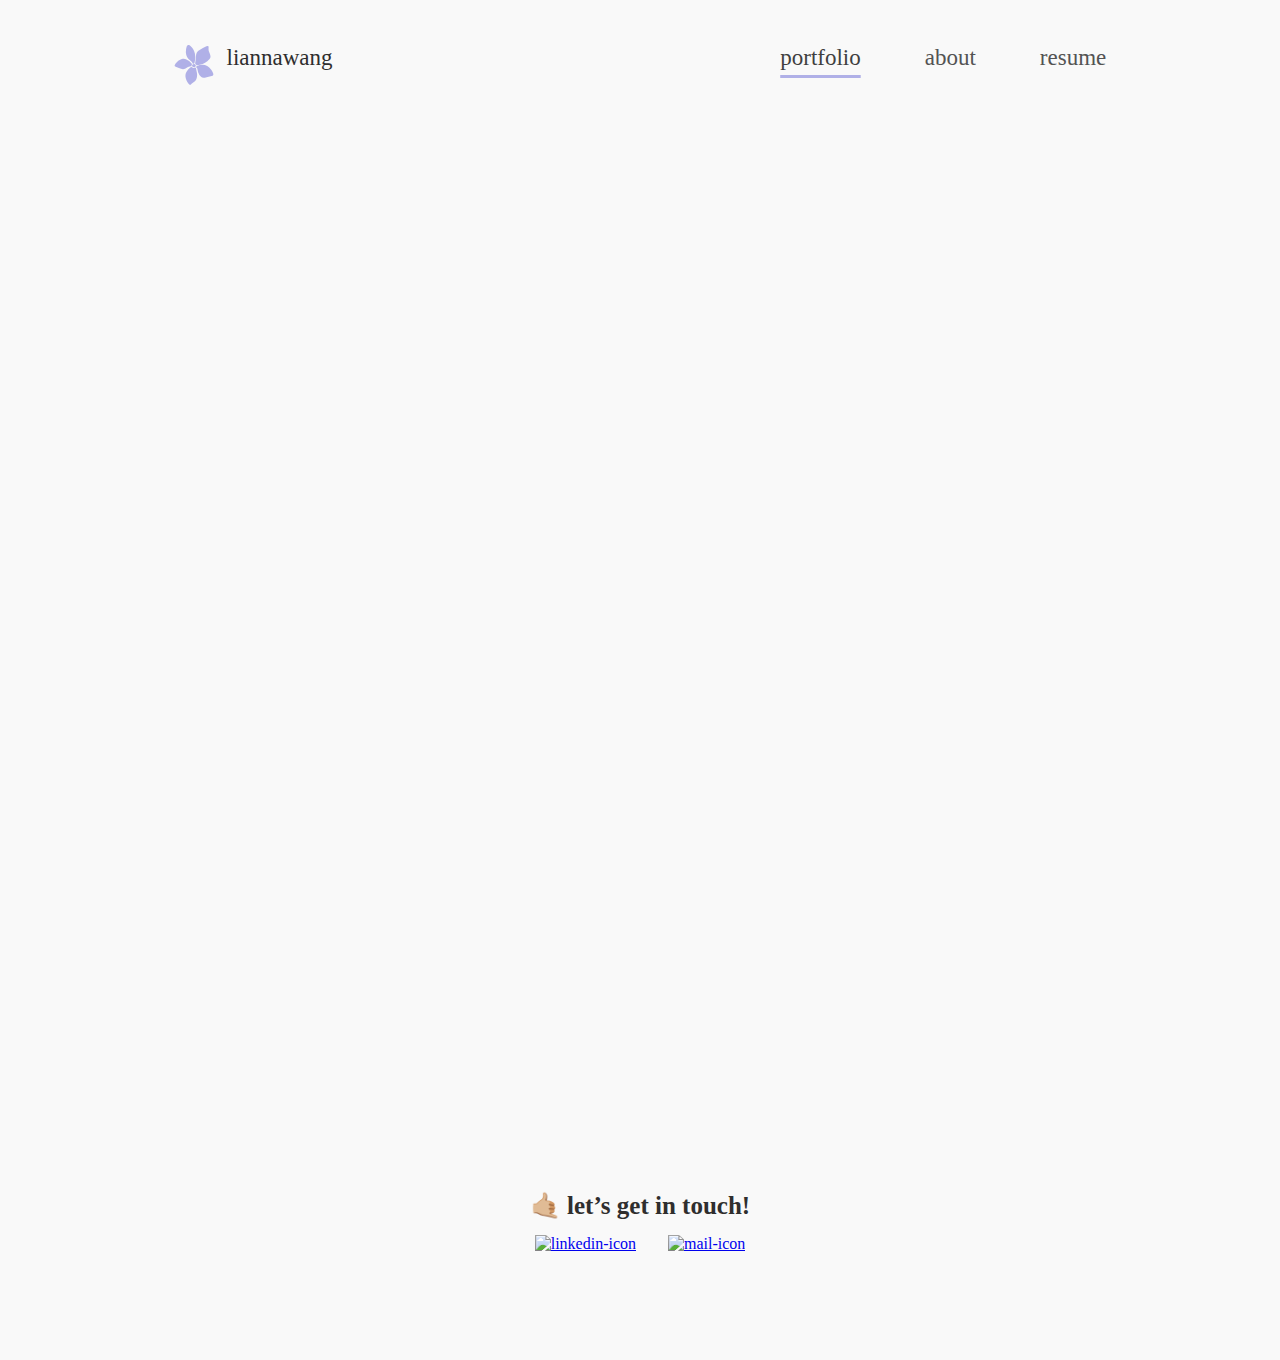
==== commit 73d38480: "finished admin rough draft" ====
--- a/index.html
+++ b/index.html
@@ -17,25 +17,7 @@
   <nav class="nav" id="nav">
     <img src="pictures/menu.png" class="nav__icon" onclick="menuClick()">
     <a href="index.html" class="logo">
-      <svg xmlns="http://www.w3.org/2000/svg" class="color--purple" viewBox="0 0 100.29 103.47">
-        <defs></defs>
-        <g id="Layer_2" data-name="Layer 2">
-          <g id="Layer_1-2" data-name="Layer 1">
-            <path class="cls-1"
-              d="M88,6.5c-.1,1.12-.22,2.24-.31,3.36-.25,3.48.82,6.65,2.14,9.81a50.81,50.81,0,0,1,2.77,8c.83,3.57-.44,6.71-2.87,9.41-6.59,7.33-14.55,12.2-24.39,13.79-2.22.36-4.39,1-6.58,1.54-1.57.38-2.18.08-3-1.35a5.43,5.43,0,0,0-1.36-1.64,3,3,0,0,1-1.19-3.15c.34-2.12.84-4.23,1.06-6.36.42-3.9.7-7.82,1-11.73a21.09,21.09,0,0,1,2-8A14,14,0,0,1,61.5,15,113,113,0,0,1,82.19,3.18a10.15,10.15,0,0,1,3.38-.65c1.53-.08,2.19.61,2.3,2.12,0,.61,0,1.23,0,1.84Z" />
-            <path class="cls-1"
-              d="M71.27,51.35c9.77-.13,17.12,4.38,22.87,11.92A38.24,38.24,0,0,1,99.6,73c1.58,4.21.49,6.08-3.84,7.1C90.61,81.27,85.52,82.69,80.4,84c-1.36.34-2.75.52-4.12.79a8.76,8.76,0,0,1-7.27-2,23.46,23.46,0,0,1-8-11.89,75.91,75.91,0,0,1-1.8-7.76c-.41-2-1-3.81-3-4.88A1.6,1.6,0,0,1,55.94,56,6.24,6.24,0,0,1,58.23,54,33.37,33.37,0,0,1,71.27,51.35Z" />
-            <path class="cls-1"
-              d="M58.2,77.14c0,5.71-.78,10.54-4,14.62a21.8,21.8,0,0,1-3.53,3.39c-2.23,1.8-4.58,3.46-6.83,5.23a13.78,13.78,0,0,0-2,2.06c-.85,1-1.83,1.38-3,.63a10.86,10.86,0,0,1-2.79-2.52c-3.84-5.29-7.1-10.82-7.88-17.53C27.7,78.14,28.19,73.6,31,69.4c2.54-3.8,5.19-7.47,8.82-10.31a26.82,26.82,0,0,1,3.23-1.94,1.49,1.49,0,0,1,1.71.15,19.78,19.78,0,0,0,2.56,1.51,4.58,4.58,0,0,0,3.85.09,7.71,7.71,0,0,1,2.95-.37c.37,0,.93.65,1,1.08.93,4.27,1.84,8.54,2.63,12.83A41.26,41.26,0,0,1,58.2,77.14Z" />
-            <path class="cls-1"
-              d="M45.2,49.65c-1.71,1.37-1.4,3.23-1.46,5.09a14,14,0,0,1-1.81.17,11.6,11.6,0,0,0-5.74,1.66c-2.63,1.38-5.29,2.7-7.88,4.14a14.74,14.74,0,0,1-11.72,1A68.45,68.45,0,0,1,9.33,59C7.1,58.06,5,56.94,2.72,56c-3-1.26-3.3-2-2-5a21.42,21.42,0,0,1,5.49-7.2c4.28-3.91,9.06-6.9,14.86-8a13.54,13.54,0,0,1,8,.74A34.44,34.44,0,0,1,44.42,48.49C44.68,48.85,44.91,49.22,45.2,49.65Z" />
-            <path class="cls-1"
-              d="M53.47,31a75.37,75.37,0,0,1-1.71,13.75c-.1.4-.23.79-.36,1.17-.72,2.06-1.49,2.64-3.65,2.49a2,2,0,0,1-1.38-1c-1.36-3.35-3.92-5.58-6.66-7.75A27,27,0,0,1,29.22,20.1,41.32,41.32,0,0,1,31.09,4.84C31.72,2.7,32.8.91,35.19.25a3.91,3.91,0,0,1,3.44.3,19.68,19.68,0,0,1,3,2.41C47,8.29,51,14.42,52.39,21.94,53,24.91,53.12,28,53.47,31Z" />
-            <path class="cls-1"
-              d="M50,49.27c.24,0,.47,0,.71.08,2.51.41,4.25,2.22,4.06,4.22a4.53,4.53,0,0,1-5,3.73,6.84,6.84,0,0,1-2.62-.73,3.56,3.56,0,0,1-.34-6.27,16.26,16.26,0,0,1,3.07-1.23Z" />
-          </g>
-        </g>
-      </svg>
+      <svg xmlns="http://www.w3.org/2000/svg" class="color--purple" viewBox="0 0 100.29 103.47"><defs></defs><g id="Layer_2" data-name="Layer 2"><g id="Layer_1-2" data-name="Layer 1"> <path class="cls-1" d="M88,6.5c-.1,1.12-.22,2.24-.31,3.36-.25,3.48.82,6.65,2.14,9.81a50.81,50.81,0,0,1,2.77,8c.83,3.57-.44,6.71-2.87,9.41-6.59,7.33-14.55,12.2-24.39,13.79-2.22.36-4.39,1-6.58,1.54-1.57.38-2.18.08-3-1.35a5.43,5.43,0,0,0-1.36-1.64,3,3,0,0,1-1.19-3.15c.34-2.12.84-4.23,1.06-6.36.42-3.9.7-7.82,1-11.73a21.09,21.09,0,0,1,2-8A14,14,0,0,1,61.5,15,113,113,0,0,1,82.19,3.18a10.15,10.15,0,0,1,3.38-.65c1.53-.08,2.19.61,2.3,2.12,0,.61,0,1.23,0,1.84Z" /> <path class="cls-1" d="M71.27,51.35c9.77-.13,17.12,4.38,22.87,11.92A38.24,38.24,0,0,1,99.6,73c1.58,4.21.49,6.08-3.84,7.1C90.61,81.27,85.52,82.69,80.4,84c-1.36.34-2.75.52-4.12.79a8.76,8.76,0,0,1-7.27-2,23.46,23.46,0,0,1-8-11.89,75.91,75.91,0,0,1-1.8-7.76c-.41-2-1-3.81-3-4.88A1.6,1.6,0,0,1,55.94,56,6.24,6.24,0,0,1,58.23,54,33.37,33.37,0,0,1,71.27,51.35Z" /> <path class="cls-1" d="M58.2,77.14c0,5.71-.78,10.54-4,14.62a21.8,21.8,0,0,1-3.53,3.39c-2.23,1.8-4.58,3.46-6.83,5.23a13.78,13.78,0,0,0-2,2.06c-.85,1-1.83,1.38-3,.63a10.86,10.86,0,0,1-2.79-2.52c-3.84-5.29-7.1-10.82-7.88-17.53C27.7,78.14,28.19,73.6,31,69.4c2.54-3.8,5.19-7.47,8.82-10.31a26.82,26.82,0,0,1,3.23-1.94,1.49,1.49,0,0,1,1.71.15,19.78,19.78,0,0,0,2.56,1.51,4.58,4.58,0,0,0,3.85.09,7.71,7.71,0,0,1,2.95-.37c.37,0,.93.65,1,1.08.93,4.27,1.84,8.54,2.63,12.83A41.26,41.26,0,0,1,58.2,77.14Z" /> <path class="cls-1" d="M45.2,49.65c-1.71,1.37-1.4,3.23-1.46,5.09a14,14,0,0,1-1.81.17,11.6,11.6,0,0,0-5.74,1.66c-2.63,1.38-5.29,2.7-7.88,4.14a14.74,14.74,0,0,1-11.72,1A68.45,68.45,0,0,1,9.33,59C7.1,58.06,5,56.94,2.72,56c-3-1.26-3.3-2-2-5a21.42,21.42,0,0,1,5.49-7.2c4.28-3.91,9.06-6.9,14.86-8a13.54,13.54,0,0,1,8,.74A34.44,34.44,0,0,1,44.42,48.49C44.68,48.85,44.91,49.22,45.2,49.65Z" /> <path class="cls-1" d="M53.47,31a75.37,75.37,0,0,1-1.71,13.75c-.1.4-.23.79-.36,1.17-.72,2.06-1.49,2.64-3.65,2.49a2,2,0,0,1-1.38-1c-1.36-3.35-3.92-5.58-6.66-7.75A27,27,0,0,1,29.22,20.1,41.32,41.32,0,0,1,31.09,4.84C31.72,2.7,32.8.91,35.19.25a3.91,3.91,0,0,1,3.44.3,19.68,19.68,0,0,1,3,2.41C47,8.29,51,14.42,52.39,21.94,53,24.91,53.12,28,53.47,31Z" /> <path class="cls-1" d="M50,49.27c.24,0,.47,0,.71.08,2.51.41,4.25,2.22,4.06,4.22a4.53,4.53,0,0,1-5,3.73,6.84,6.84,0,0,1-2.62-.73,3.56,3.56,0,0,1-.34-6.27,16.26,16.26,0,0,1,3.07-1.23Z" /> </g></g></svg>
       liannawang
     </a>
     <div class="nav-right">
@@ -53,8 +35,8 @@
       alt="Picture of Lianna">
     <div class="intro__textwrapper">
       <h1 class="intro__header">Hi I'm Lianna,<br class="mobile-break"> UI/UX Designer 👋🏼</h1>
-      <p class="intro__text">I’m a sophomore who's passionate about creating delightful and human-centered user
-        experiences. <br class="mobile-break">Welcome to my design world!</p>
+      <p class="intro__text">I’m passionate about creating intuitive user experiences that are both functional and
+        delightful.<br class="mobile-break"> Welcome to my design world!</p>
     </div>
   </div>
 
@@ -62,62 +44,69 @@
   <div class="text__wrapper" id="portfolio">
     <div class="work">
       <h2 class="work__heading">view my work below 👇🏼</h2>
+      <div class="work__container">
+        <div class="row">
+          <div class="column">
+            <div class="card">
+              <a href="admin.html">
+                <!-- <img srcset="pictures/resized/reflectly300.png,
+            pictures/resized/reflectly600.png 2x,
+            pictures/resized/reflectly900.png 3x"
+            src="pictures/reflectly.png"
+            class="card__image" alt="Admin"> -->
+                <img src="pictures/admin/cover.png" class="card__image" alt="admin">
+              </a>
+              <a href="admin.html">
+                <h3 class="card__header">Perpay Admin Redesign</h3>
+              </a>
+              <p class="card__text">Client management made simple</p>
+            </div>
+          </div>
 
+          <div class="column">
+            <div class="card">
+              <a href="education.html">
+                <!-- <img src="https://liannawang.com/pictures/resized/reflectly600.png" class="card__image" alt="Reflectly"> --> 
+                <img src="pictures/onboarding/cover.png" class="card__image" alt="educational pattern cover">
+              </a>
+              <a href="education.html">
+                <h3 class="card__header">Perpay Educational Pattern</h3>
+              </a>
+              <p class="card__text">Creating a standardized onboarding pattern</p>
+            </div>
+          </div>
+        </div>
+        <div class="row">
+          <div class="column">
+            <div class="card">
+              <a href="reflectly.html">
+                <img srcset="pictures/resized/reflectly300.png, pictures/resized/reflectly600.png 2x, pictures/resized/reflectly900.png 3x" src="pictures/reflectly.png" class="card__image" alt="Reflectly">
+                <!-- <img src="pictures/reflectly.png" class="card__image" alt="reflectly"> -->
+              </a>
+              <a href="reflectly.html">
+                <h3 class="card__header">Reflectly Redesign</h3>
+              </a>
+              <p class="card__text">Rebranding and visualizing mindfulness</p>
+            </div>
+          </div>
 
-      <div class="row">
-        <div class="column">
-          <div class="card">
-            <a href="reflectly.html">
-              <img src="https://liannawang.com/pictures/resized/reflectly600.png" class="card__image" alt="Reflectly">
-              <!-- <img src="pictures/reflectly.png" class="card__image" alt="reflectly"> -->
-            </a>
-            <a href="reflectly.html">
-              <h3 class="card__header">Reflectly Redesign</h3>
-            </a>
-            <p class="card__text">Interaction Design</p>
+          <div class="column">
+            <!-- DANCE MAG CARD -->
+        <div class="card">
+          <a href="dancemag.html">
+            <img srcset="pictures/resized/dance300.png,
+            pictures/resized/dance600.png 2x,
+            pictures/resized/dance900.png 3x"
+            src="pictures/dance mag.png"
+            class="card__image" alt="Dance Magazine">
+            <!-- <img src="pictures/dance mag.png" class="card__image" alt="dancemag"> -->
+          </a> 
+          <a href="dancemag.html" class="card__header"><h3 class="card__header">Dance Magazine Redesign</h3></a>
+          <p class="card__text">Redesigning Dance Magazine's UI</p>
+        </div>
           </div>
         </div>
 
-        <div class="column">
-          <div class="card">
-            <a href="reflectly.html">
-              <img src="https://liannawang.com/pictures/resized/reflectly600.png" class="card__image" alt="Reflectly">
-              <!-- <img src="pictures/reflectly.png" class="card__image" alt="reflectly"> -->
-            </a>
-            <a href="reflectly.html">
-              <h3 class="card__header">Reflectly Redesign</h3>
-            </a>
-            <p class="card__text">Interaction Design</p>
-          </div>
-        </div>
-      </div>
-      <div class="row">
-        <div class="column">
-          <div class="card">
-            <a href="reflectly.html">
-              <img src="https://liannawang.com/pictures/resized/reflectly600.png" class="card__image" alt="Reflectly">
-              <!-- <img src="pictures/reflectly.png" class="card__image" alt="reflectly"> -->
-            </a>
-            <a href="reflectly.html">
-              <h3 class="card__header">Reflectly Redesign</h3>
-            </a>
-            <p class="card__text">Interaction Design</p>
-          </div>
-        </div>
-
-        <div class="column">
-          <div class="card">
-            <a href="reflectly.html">
-              <img src="https://liannawang.com/pictures/resized/reflectly600.png" class="card__image" class="center"
-                alt="Reflectly">
-              <!-- <img src="pictures/reflectly.png" class="card__image" alt="reflectly"> -->
-            </a>
-            <a href="reflectly.html">
-              <h3 class="card__header">Reflectly Redesign</h3>
-            </a>
-            <p class="card__text">Interaction Design</p>
-          </div>
-        </div>
       </div>
 
 
--- a/style.css
+++ b/style.css
@@ -27,12 +27,12 @@
 /* COLORS-- soon implement dark and light mode */
 :root{
 --background-color: #f9f9f9;
---text-color-black: #3B3A3A;
---text-color-gray: #9A9A99;
+--text-color-black: #2F2E2E;
+--text-color-gray: #535353;
 --accent-color-purple: #B0B0E7;
 --accent-color-blue: #A1CEEC;
 --accent-color-pink: #F2A4B7;
---accent-color-green: #CFD248;
+--accent-color-green: #B5DE8A;
 --hover-color:#7B61FF;
 }
 
@@ -90,13 +90,20 @@
 color: var(--text-color-black);
 }
 
-nav a.active {font-family: PoppinsBold;}
+nav a.active {
+  color: #403F3F;
+  font-family: PoppinsSemiBold;
+  text-underline-offset: 10px;
+}
+
+
 nav .nav__icon {display: none;}
 
-nav a.color--blue{color: var(--accent-color-blue);}
-nav a.color--purple{color: var(--accent-color-purple);}
-nav a.color--green{color: var(--accent-color-green);}
-nav a.color--pink{color: var(--accent-color-pink);}
+nav a.color--blue{text-decoration: var(--accent-color-blue) underline 2.5px;}
+nav a.color--purple{text-decoration: var(--accent-color-purple) underline 2.5px;}
+nav a.color--green{text-decoration: var(--accent-color-green) underline 2.5px;}
+nav a.color--pink{text-decoration: var(--accent-color-pink) underline 2.5px;}
+nav a.color--black{text-decoration: var(--text-color-black) underline 2.5px;}
 nav a:hover {color: var(--hover-color);}
 
 svg{
@@ -107,6 +114,7 @@
 }
 
 svg.color--blue{fill: var(--accent-color-blue);}
+svg.color--lightpurple{fill: var(--accent-color-lightpurple);}
 svg.color--purple{fill: var(--accent-color-purple);}
 svg.color--green{fill: var(--accent-color-green);}
 svg.color--pink{fill: var(--accent-color-pink);}
@@ -171,7 +179,7 @@
 display: flex;
 width: 200px;
 align-items: center;
-margin: auto 2vw;
+margin: auto 2.5vw;
 animation: fadeIn .5s ease-in .18s forwards;
 opacity: 0;
 }
@@ -224,6 +232,11 @@
 }
 .work h2{
   padding-bottom: 2rem;
+}
+
+.work__container{
+  max-width: fit-content;
+  margin: auto;
 }
 /* 
 img{
@@ -236,12 +249,13 @@
 margin: 2rem;
 } */
 
+
 .column{
 justify-content: space-evenly;
 text-align: left;
 float: left;
 width: 50%;
-padding: 0rem 1rem;
+padding: 0rem 1.3rem;
 height: auto;
 }
 
@@ -281,7 +295,9 @@
 
 
 /* INNER PAGES */
+
 .innerpage__heroimage{
+  
 display: block;
 margin: 0rem auto;
 padding: 0rem auto;
@@ -289,6 +305,7 @@
 width:100%;
 -webkit-filter: drop-shadow( 0px 5px 5px rgba(0, 0, 0, 0.05));
 filter: drop-shadow( 0px 5px 5px  rgba(0, 0, 0, 0.05)) 
+
 }
 
 .innerpage__image{
@@ -296,6 +313,7 @@
 margin: 0rem auto;
 padding: 1rem 0rem;
 width:100%;
+
 }
 
 .innerpage{
@@ -304,14 +322,28 @@
 margin: 0 auto;
 margin-top:50px;
 max-width: 850px;
+animation: fadeIn .5s ease-in 0s forwards;
 /* margin-left:200px; */
 }
 
-.innerpage__heading{
+/* .innerpage img {
+  animation: fadeIn .5s ease-in 0s forwards;
+}
+
+.innerpage h3 {
+  animation: fadeIn .5s ease-in .1s forwards;
+} */
+
+.innerpage__subheading{
+padding-top: 1rem;
 margin-bottom:1rem;
+
 }
 .innerpage__text{
 margin: 1rem 0rem;
+margin-bottom: 2rem;
+color: #3B3A3A;
+/* animation: fadeIn .5s ease-in .05s forwards; */
 }
 .innerpage__text--listitem{
 font-family: Poppins, Georgia, serif;
@@ -323,11 +355,60 @@
 margin-left: 1rem;
 }
 
+.innerpage__challenge{
+  color: #2F2E2E;
+  margin: 1.5rem 0rem;
+  font-size: 1.5rem;
+  border: #F2A4B7 2px;
+  border-radius: 25px;
+  filter: drop-shadow(0px 0px 20px #E9E9E9);
+  background-color: white;
+  padding:1.5rem;
+}
+
+.pinkunderline{
+  text-decoration: #F7BDCB underline 2px;
+  text-underline-offset: 2px;
+  /* background-color: #F3D2DA; */
+}
+
+.pinkhighlight{
+  text-decoration: #F7BDCB underline 3px;
+  text-underline-offset: 4px;
+  /* background-color: #F9E3E8; */
+}
+
+.bold{
+  font-family: 'PoppinsMedium';
+  color: var(--text-color-black);
+}
+
+
+/* Create two equal columns that floats next to each other */
+.picturecolumn {
+  float: left;
+  width: 50%;
+  padding: 1rem 2rem;
+}
+
+/* Clear floats after the columns */
+.picturerow:after {
+  content: "";
+  display: table;
+  clear: both;
+}
+
+
+.aboutpicture{
+  width: 100%;
+  text-align: center;
+}
+
 /* FOOTER */
 footer{
 text-align: center;
 width:100%;
-padding-top: 48px;
+padding-top: 64px;
 padding-bottom: 48px;
 }
 
@@ -347,8 +428,13 @@
   padding: 0rem 5vw;
 }
 
-.column {
+.picturecolumn {
   width: 100%;
+  padding:0rem;
+}
+
+.innerpage{
+  margin-top:2rem;
 }
 
 
@@ -383,6 +469,9 @@
   margin: auto;
   max-width: 506px;
 }
+.column {
+  width: 100%;
+}
 
 }
 
@@ -477,3 +566,10 @@
 
 }
 
+
+.innerpage ul li {
+  font-family: 'Poppins';
+color: var(--text-color-gray);
+font-size: 18px;
+padding: .5rem 0rem;
+}